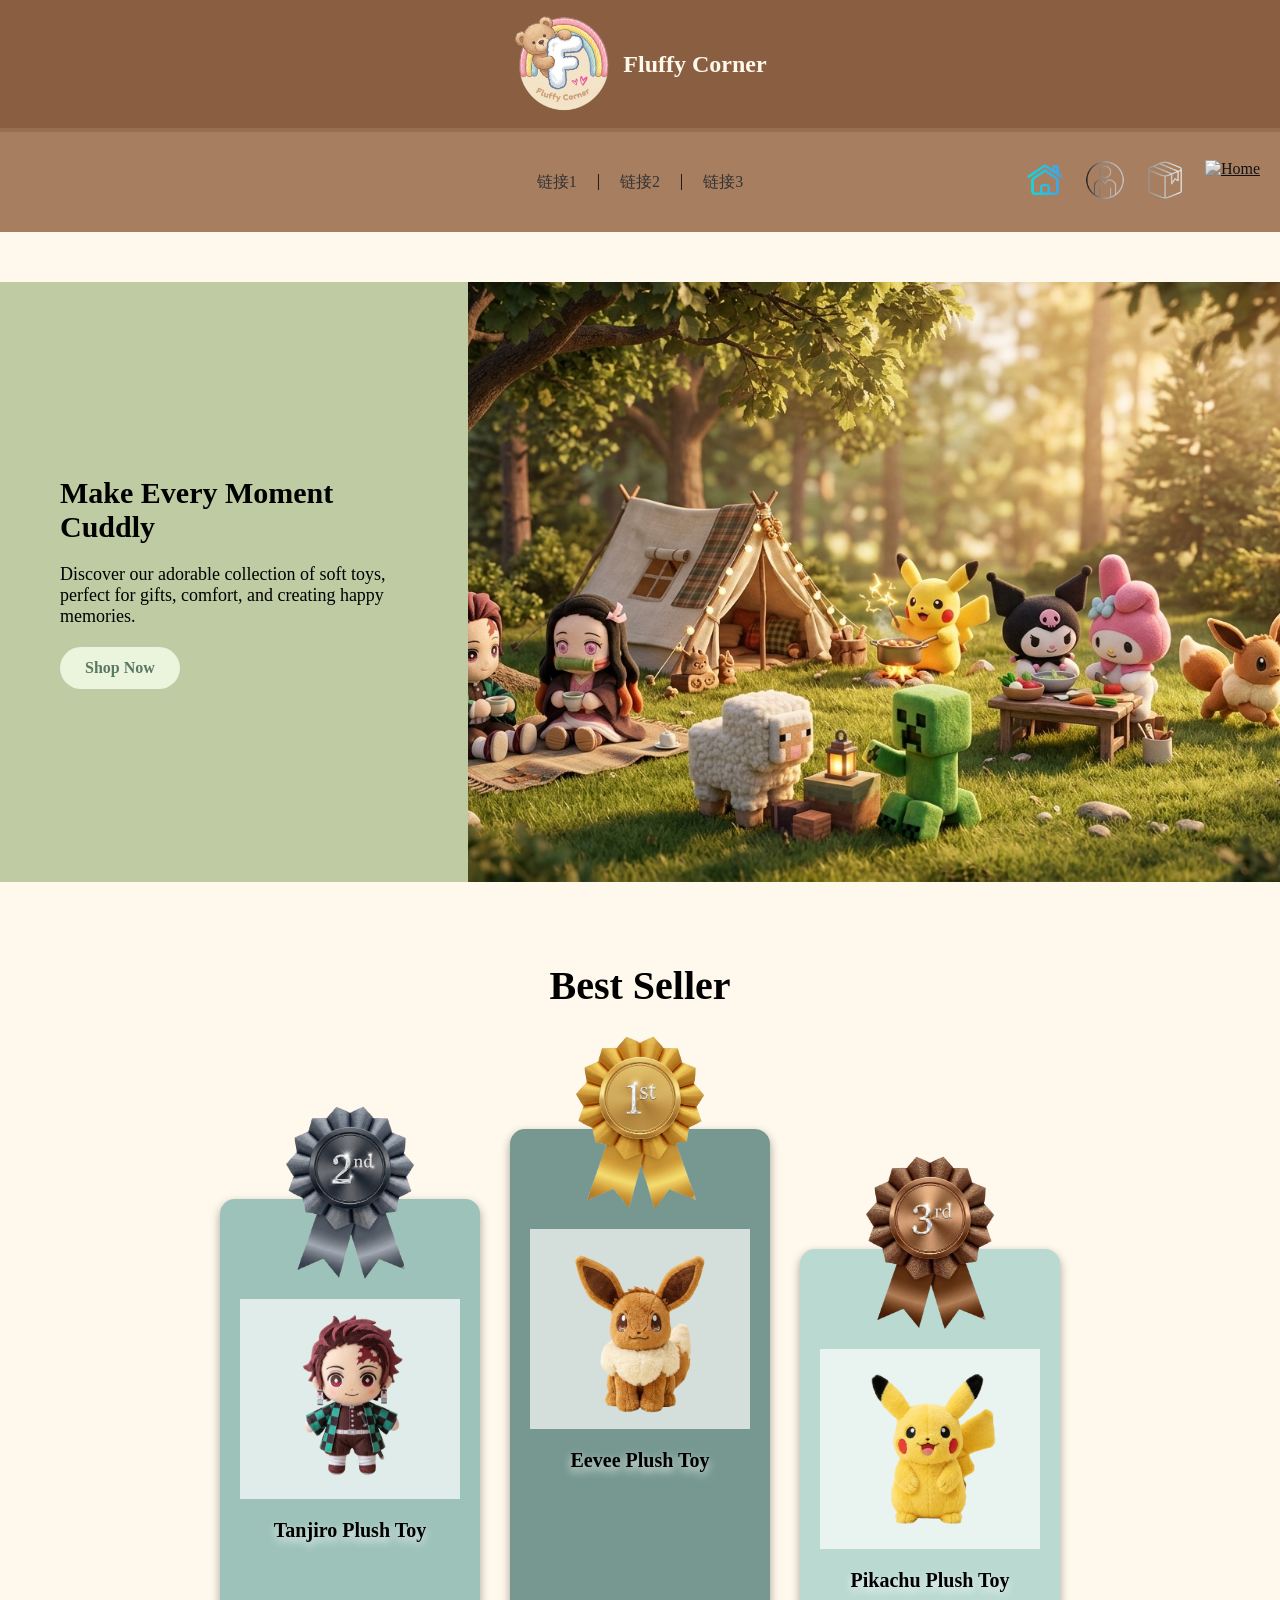
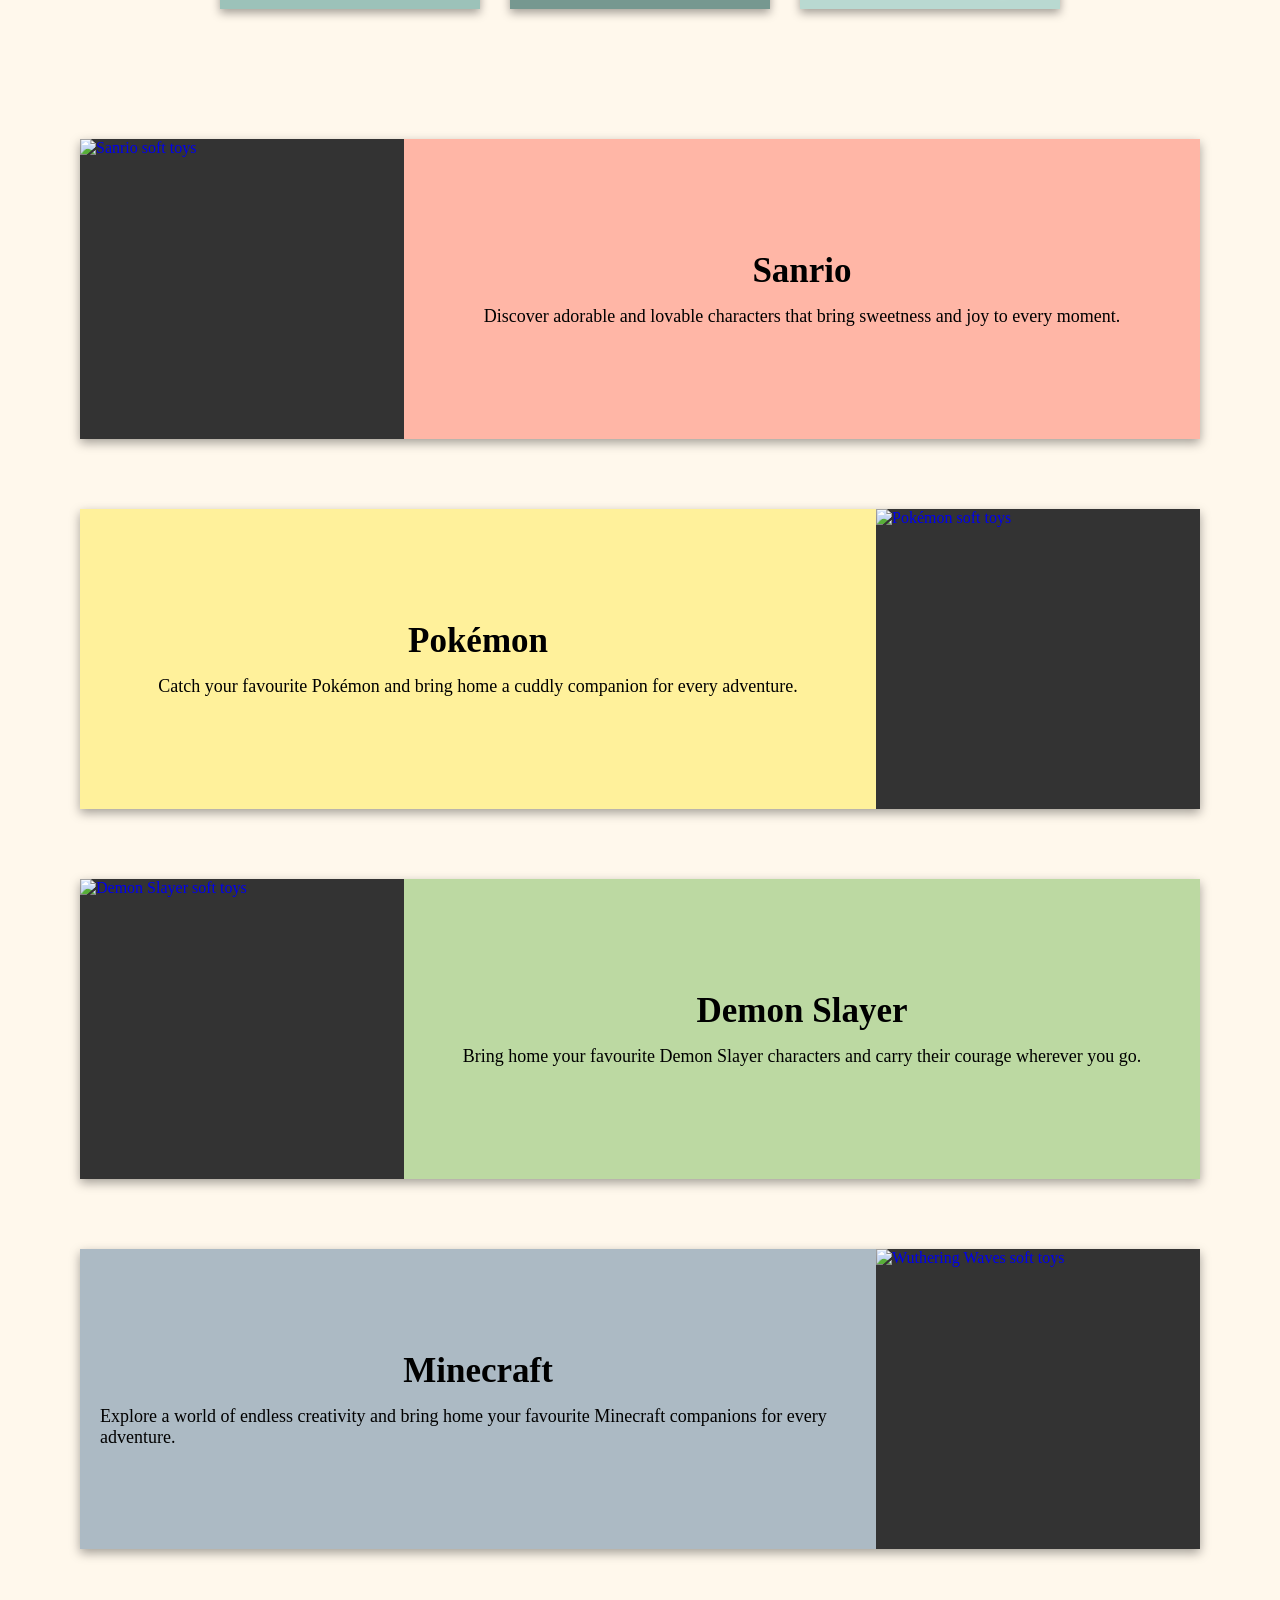
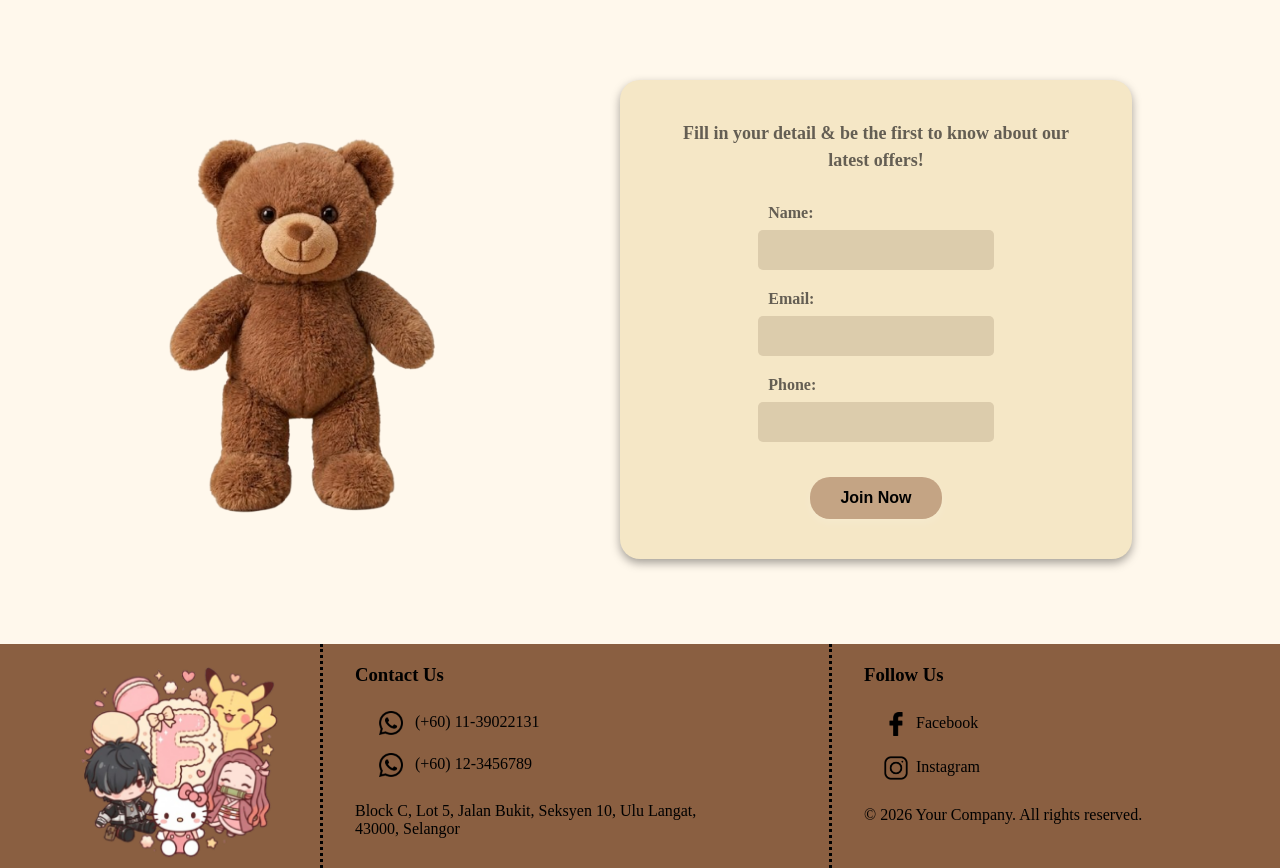
==== index.html @ f52bfca3 "Add files via upload" ====
<!DOCTYPE html>
<html lang="en">

    <head>
        <meta charset="UTF-8">
        <meta name="page-id" content="index">
        <title>Fluffy Corner | Cute Soft Toys & Plush Toys Online</title>
        <link rel="icon" type="image/x-icon" href="img/logo.png">
        <link rel="stylesheet" href="style.css">
        <link rel="stylesheet" href="index.css">
    </head>

    <body>
        <header>
            <img class="header-img" src="img/logo.png">
            <h1>Fluffy Corner</h1>
        </header>

        <nav>
            <div class="nav-links">
                <a href="#form-area">链接1</a> | 
                <a href="#">链接2</a> | 
                <a href="#">链接3</a> 
            </div>

            <div class="nav-icons">
                <a href="index.html" class="nav-img"><img src="img/home.png" id="active" alt="Home" /></a>
                <a href="aboutUs.html" class="nav-img"><img src="img/aboutUs.png" alt="Home" /></a>
                <a href="products.html" class="nav-img"><img src="img/products.png" alt="Home" /></a>
                <a href="cart.html" class="nav-img"><img src="img/cart.png" alt="Home" /></a>
            </div>
        </nav>

        <main>
            <div class="page hero">
                <div class="hero-text">
                    <h2>Make Every Moment Cuddly</h2>
                    <p>Discover our adorable collection of soft toys, perfect for gifts, comfort, and creating happy memories.</p>
                    <a onclick="scrollToTarget('form-area')" class="btn">Shop Now</a>
                </div>

                <div class="hero-image">
                    <img src="img/hero.png" alt="Cute soft toys">
                </div>
            </div>

            <div class="page best-seller">
                <h2>Best Seller</h2>
                <div class="podium">
                    <a href="products.html#product-tanjiro" class="seller-card second">
                        <img src="img/2ndRibbon.png" alt="2nd Place Ribbon" class="ribbon">
                        <div class="seller-image">
                            <img src="img/tanjiro_front.png" alt="Tanjiro Plush Toy">
                        </div>
                        <h3>Tanjiro Plush Toy</h3>
                    </a>

                    <a href="products.html#product-eevee" class="seller-card first">
                        <img src="img/1stRibbon.png" alt="1st Place Ribbon" class="ribbon">
                        <div class="seller-image">
                            <img src="img/eevee-front.png" alt="Eevee Plush Toy">
                        </div>
                        <h3>Eevee Plush Toy</h3>
                    </a>

                    <a href="products.html#product-pikachu" class="seller-card third">
                        <img src="img/3rdRibbon.png" alt="3rd Place Ribbon" class="ribbon">
                        <div class="seller-image">
                            <img src="img/pikachu-front.png" alt="Pikachu Plush Toy">
                        </div>
                        <h3>Pikachu Plush Toy</h3>
                    </a>
                </div>
            </div>

            <div class="page banner">
                <a href="products.html#sanrio" class="series-banner">
                    <div class="banner-image s-image">
                        <img src="#" alt="Sanrio soft toys">
                    </div>

                    <div class="banner-text s-text">
                        <h2>Sanrio</h2>
                        <p>Discover adorable and lovable characters that bring sweetness and joy to every moment.</p>
                    </div>
                </a>

                <a href="products.html#pokemon" class="series-banner">
                    <div class="banner-text p-text">
                        <h2>Pokémon</h2>
                        <p>Catch your favourite Pokémon and bring home a cuddly companion for every adventure.</p>
                    </div>

                    <div class="banner-image p-image">
                        <img src="#" alt="Pokémon soft toys">
                    </div>
                </a>

                <a href="products.html#ds" class="series-banner">
                    <div class="banner-image d-image">
                        <img src="#" alt="Demon Slayer soft toys">
                    </div>

                    <div class="banner-text d-text">
                        <h2>Demon Slayer</h2>
                        <p>Bring home your favourite Demon Slayer characters and carry their courage wherever you go.</p>
                    </div>
                </a>

                <a href="products.html#minecraft" class="series-banner">
                    <div class="banner-text w-text">
                        <h2>Minecraft</h2>
                        <p>Explore a world of endless creativity and bring home your favourite Minecraft companions for every adventure.</p>
                    </div>

                    <div class="banner-image w-image">
                        <img src="#" alt="Wuthering Waves soft toys">
                    </div>
                </a>
            </div>

            <div class="page form">
                <div class="form-image">
                    <img src="img/bear-handdown.png" alt="Bear Image" class="bear normal">
                    <img src="img/bear-handup.png" alt="Bear Pointing Image" class="bear hover">
                </div>

                <div class="form-area" id="form-area">
                    <div class="form-content">
                        <p class="form-title">
                            Fill in your detail & be the first to know about our latest offers!
                        </p>

                        <form id="form">
                            <label for="name">Name: </label>
                            <input type="text" id="name" name="name">

                            <label for="email">Email: </label>
                            <input type="email" id="email" name="email">

                            <label for="phone">Phone: </label>
                            <input type="tel" id="phone" name="phone">

                            <button type="submit">Join Now</button>
                        </form>
                    </div>
                </div>
            </div>
        </main>

        <footer>
            <div class="footer left"><img class="footer-img" src="img/footer.png"></div>
            
            <div class="footer center">
            <h3>Contact Us</h3>
            <span class="contact-item"><a href="tel:+601139022131"><img src="img/whatsapp.png">(+60) 11-39022131</a></span>
            <span class="contact-item"><a href="tel:+60123456789"><img src="img/whatsapp.png">(+60) 12-3456789</a></span>
            <p>Block C, Lot 5, Jalan Bukit, Seksyen 10, Ulu Langat,<br> 43000, Selangor</p>
            </div>
            
            <div class="footer right">
            <h3>Follow Us</h3>
            <span class="social-item"><a href="https://facebook.com" target="_blank"><img src="img/facebook.png">Facebook</a></span>
            <span class="social-item"><a href="https://instagram.com" target="_blank"><img src="img/insta.png">Instagram</a></span>
            <p>© 2026 Your Company. All rights reserved.</p>
            </div>
        </footer>
        
        <script src="script.js"></script>
        <script src="index.js"></script>
    </body>
</html>
---- style.css ----
:root {
  --peach: #FFBE91;       /* 柔和桃色 */
  --apricot: #FFDDB0;     /* 杏色 */
  --cream: #FFFCE1;       /* 奶油白 */
  --sky-blue: #CFEBFF;    /* 天空蓝 */
  --coral: #FFB6A6;       /* 珊瑚粉 */
  --sand: #FFEBD3;        /* 浅沙色 */
  --mint-green: #9BCEC1;  /* 薄荷绿 */
  --ocean-blue: #67A2C5;  /* 海洋蓝 */
  --khaki: #DCCCAC;       /* 卡其色 */
  --ivory: #FFF8EC;       /* 象牙白 */
}
* { margin: 0; padding: 0; }

body::-webkit-scrollbar { display: none; }
body { background-color: var(--ivory); }

header {
  display: flex;
  justify-content: center;
  align-items: center;
  gap: 10px;
  background-color: #8A5F41;
  height: 8rem;
  border: 4px #996F51;
  border-style: hidden hidden solid hidden;
}
.header-img {
  width: 100px;
  height: 100px;
}

header h1 {
  font-size: 24px;
  color: var(--ivory);
}

nav {
  display: flex;
  justify-content: center;
  align-items: center;
  height: 5rem;
  padding: 10px 20px;
  background-color: #A77F60;
  border: 5px var(--ivory);
  border-style: hidden hidden solid hidden;
  position: sticky;
  top: 0;
  z-index: 10;
}

.nav-links {
  display: flex;
  gap: 20px;
  position: absolute;
  left: 50%;
  transform: translateX(-50%);
}

.nav-links a {
  text-decoration: none;
  color: #333;
  font-size: 16px;
}

.nav-icons {
  margin-left: auto;
  display: flex;
  gap: 20px;
}

.nav-icons img {
  width: 40px;
  height: auto;
  filter: grayscale(100%);
  transition: filter 0.3s ease;
}

.nav-icons #active, .nav-icons img:hover {
  filter: grayscale(0%);
}

main {
  margin: 5vh 0;
}

footer {
  background-color: #8A5F41;
  display: grid;
  grid-template-columns: 25% 40% 35%;
  z-index: 10;
}

.footer {
  padding-top: 20px;
  padding-left: 2rem;
}
.footer h3 {
  margin-bottom: 1rem;
}
.footer p, .footer a {
  text-decoration: none;
  color: black;
}
.footer p {
  margin-top: 1rem;
}

.footer.left {
  padding-left: 5rem;
}
.footer-img {
  width: 200px;
  height: 200px;
}

.social-item, .contact-item {
  display: flex;
  align-items: center;
  transition: all 0.3s ease;
  max-width: 200px;
}
.contact-item img, .social-item img { 
  margin-right: 8px;
  vertical-align: middle;
}

.footer.center {
  border: black 3px;
  border-style: hidden dotted hidden dotted;
}
.contact-item {
  padding: 5px 20px;
}

.social-item {
  padding: 10px 20px;
}
.contact-item img { width: 32px;}
.social-item img { width: 24px; }
.contact-item:hover, .social-item:hover { transform: scale(1.05); }
---- index.css ----
:root {
  --peach: #FFBE91;       /* 柔和桃色 */
  --apricot: #FFDDB0;     /* 杏色 */
  --cream: #FFFCE1;       /* 奶油白 */
  --sky-blue: #CFEBFF;    /* 天空蓝 */
  --coral: #FFB6A6;       /* 珊瑚粉 */
  --sand: #FFEBD3;        /* 浅沙色 */
  --mint-green: #9BCEC1;  /* 薄荷绿 */
  --ocean-blue: #67A2C5;  /* 海洋蓝 */
  --khaki: #DCCCAC;       /* 卡其色 */
  --ivory: #FFF8EC;       /* 象牙白 */
}

/*hero*/
.hero {
  display: flex;
  width: 100%;
  min-height: 500px;
}

.hero-text {
  width: 30%;
  padding: 60px;
  display: flex;
  flex-direction: column;
  justify-content: center;
  background-color:  #a4b885b4;
}

.hero-text h2 {
  font-size: 30px;
  margin-bottom: 20px;
}

.hero-text p {
  font-size: 18px;
}

.hero-image {
  width: 70%;
  height: 600px;
  background-color: #333;
}

.hero-image img {
  width: 100%;
  height: 100%;
  object-fit: cover;
  display: block;
}

.btn {
  display: inline-block;
  width: fit-content;
  padding: 12px 25px;
  margin-top: 20px;
  background-color: #EBF4DD;
  color: #5A7863;
  text-decoration: none;
  border-radius: 25px;
  font-size: 16px;
  font-weight: bold;
  cursor: pointer;
  transition: 0.3s;
}

.btn:hover {
  background-color: #778873;
  color: white;
  transform: translateY(-3px);
}

/*best-seller*/
.best-seller {
  padding: 80px 80px;
  text-align: center;
}

.best-seller h2 {
  margin-bottom: 120px;
  color: black;
  font-size: 40px;
  font-weight: bold;
}

.podium {
  display: flex;
  justify-content: center;
  align-items: flex-end;
  gap: 30px;
}

.seller-card {
  width: 220px;
  border-radius: 15px 15px 0 0;
  padding: 20px;
  position: relative;
  box-shadow: 0 4px 10px rgba(0, 0, 0, 0.36);
  transition: 0.3s;
  text-decoration: none;
  color: inherit;
  display: block;
}

.seller-card:hover {
  transform: translateY(-5px);
}

.ribbon {
  position: absolute;
  width: 150px;
  height: auto;
  top: -100px;
  left: 50%;
  transform: translateX(-50%);
  z-index: 2;
}

.seller-image {
  background-color: rgba(255, 255, 255, 0.686);
  height: 200px;
  margin-top: 80px;
}

.seller-image img {
  width: 100%;
  height: 200px;
  object-fit: contain;
}

.seller-card h3 {
  font-size: 20px;
  margin-top: 20px;
  text-shadow: 0 4px 10px rgb(255, 255, 255);
}

.first {
  height: 440px;
  background-color: #769890;
}

.second {
  height: 370px;
  background-color: #9cc2b9;
}

.third {
  height: 320px;
  background-color: #b9d9d1;
}

/*banner*/
.banner {
  padding: 50px 80px;
}

.series-banner {
  display: flex;
  height: 300px;
  margin-bottom: 70px;
  text-decoration: none;
  box-shadow: 0 4px 10px rgba(0, 0, 0, 0.36);
}

.banner-image {
  width: 30%;
  background-color: #333;
}

.banner-image img {
  width: 100%;
  height: 100%;
  object-fit: cover;
}

.banner-text {
  width: 70%;
  display: flex;
  flex-direction: column;
  justify-content: center;
  align-items: center;
  color: black;
  padding: 20px;
}

.s-text {
  background-color: #FFB6A6;
}

.p-text {
  background-color: #FFF19B;
}

.d-text {
  background-color: #BCD9A2;
}

.w-text {
  background-color: #ACBAC4;
}

.banner-text h2 {
  font-size: 35px;
  margin-bottom: 15px;
}

.banner-text p {
  font-size: 18px;
}

/*form*/
.form {
  display: flex;
  gap: 40px;
  padding: 0 80px 30px;
}

.form-image {
  width: 40%;
  min-height: 500px;
  display: flex;
  justify-content: center;
  align-items: center;
  position: relative;
  transition: 0.5s;
}

.form-image img {
  width: 80%;
  height: 80%;
  object-fit: cover;
  display: block;
}

.form-image .hover {
  display: none;
}

.form-image:hover .normal {
  display: none;
}

.form-image:hover .hover {
  display: block;
}

.form-area {
  width: 55%;
  display: flex;
  justify-content: center;
  align-items: center;
}

.form-content {
  width: 70%;
  background-color: #F5E7C6;
  padding: 40px;
  color: #645e53;
  font-weight: bold;
  border: none;
  border-radius: 20px;
  height: fit-content;
  box-shadow: 0 4px 10px rgba(0, 0, 0, 0.36);
}

.form-title {
  text-align: center;
  font-size: 18px;
  line-height: 1.5;
  margin-bottom: 30px;
}

.form-content form {
  display: flex;
  flex-direction: column;
  align-items: center;
}

.form-content label {
  width: 50%;
  margin-bottom: 8px;
  font-size: 16px;
}

.form-content input {
  height: 40px;
  width: 50%;
  background-color: #DCCCAC;
  border: none;
  border-radius: 5px;
  padding: 0 10px;
  margin-bottom: 20px;
  transition: 0.3s;
}

.form-content input:hover {
  transform: scale(1.05);
}

.form-content button {
  background-color: #C4A484;
  color: black;
  font-weight: bold;
  border: none;
  border-radius: 20px;
  padding: 12px 30px;
  margin-top: 15px;
  font-size: 16px;
  cursor: pointer;
  transition: 0.3s;
  box-shadow: 0 4px 10px rgba(255, 254, 254, 0.14);
}

.form-content button:hover {
  background-color: #957C62;
  transform: translateY(-3px);
}
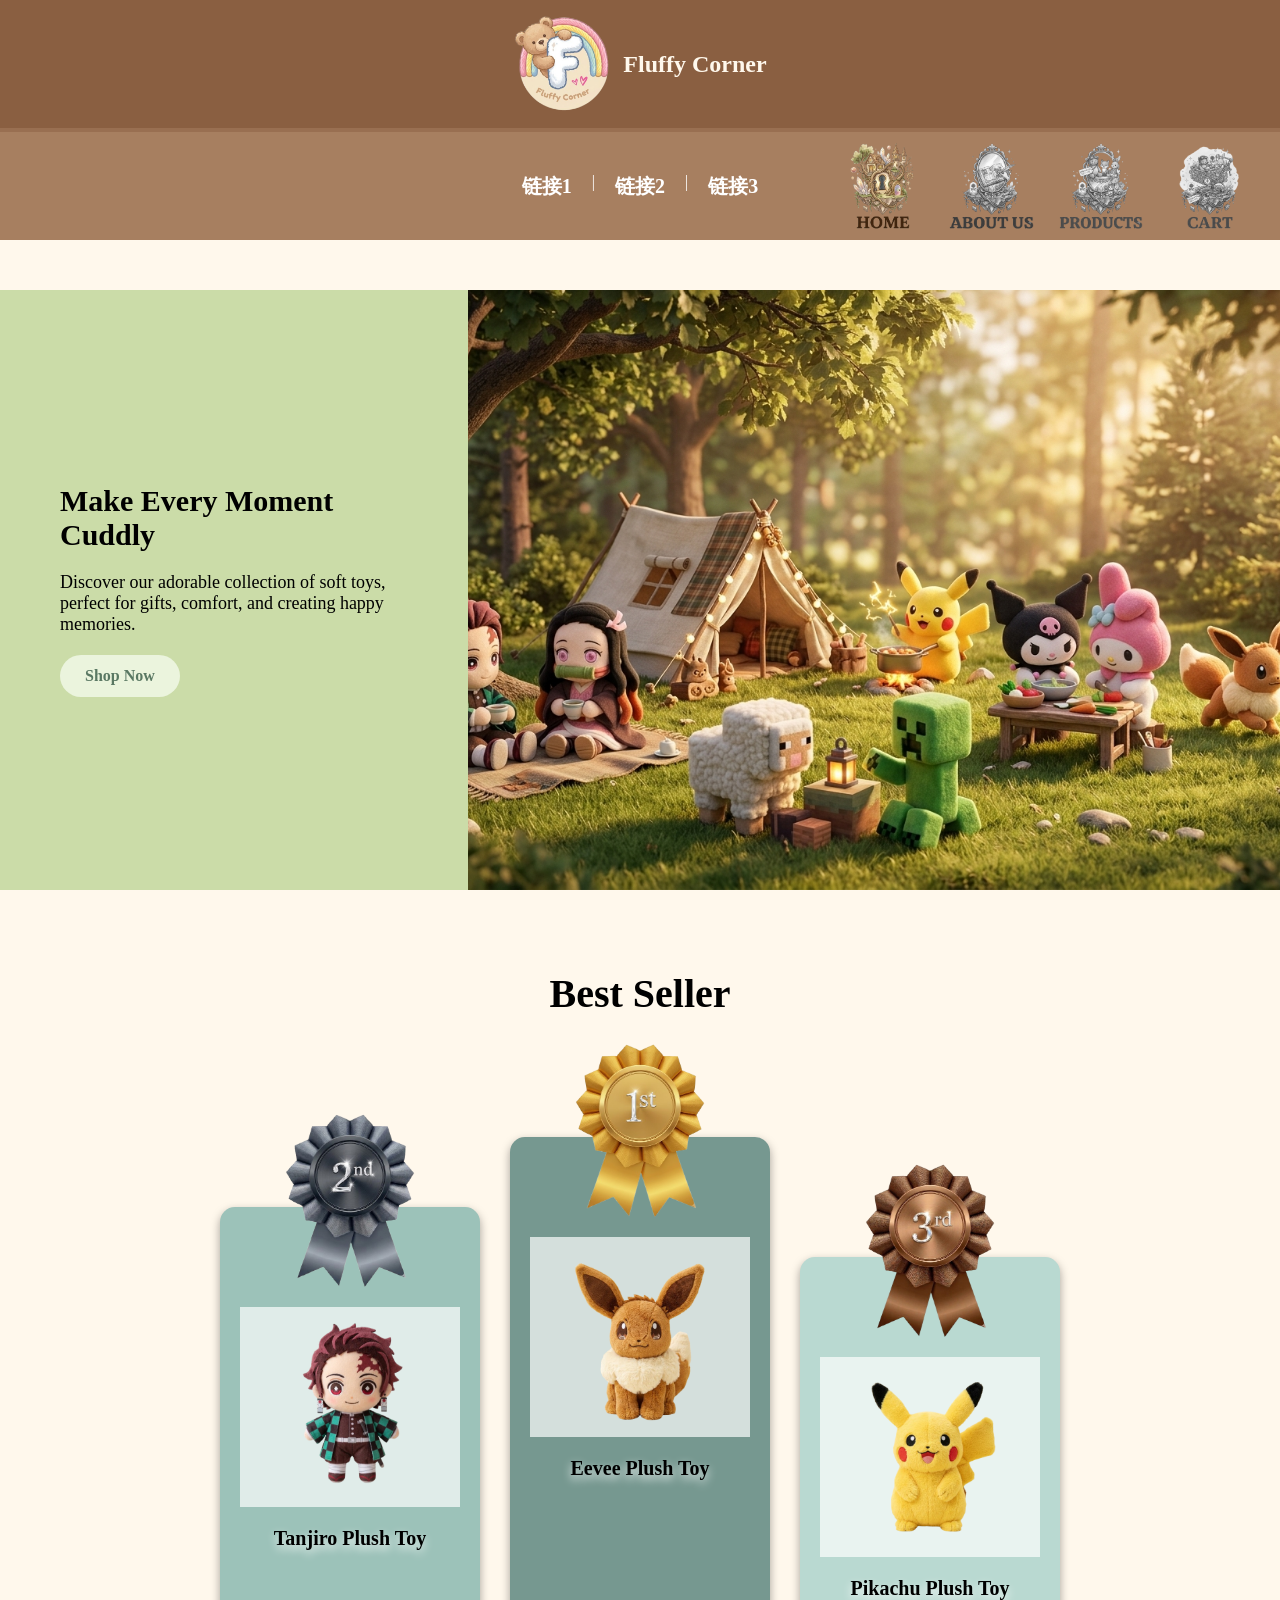
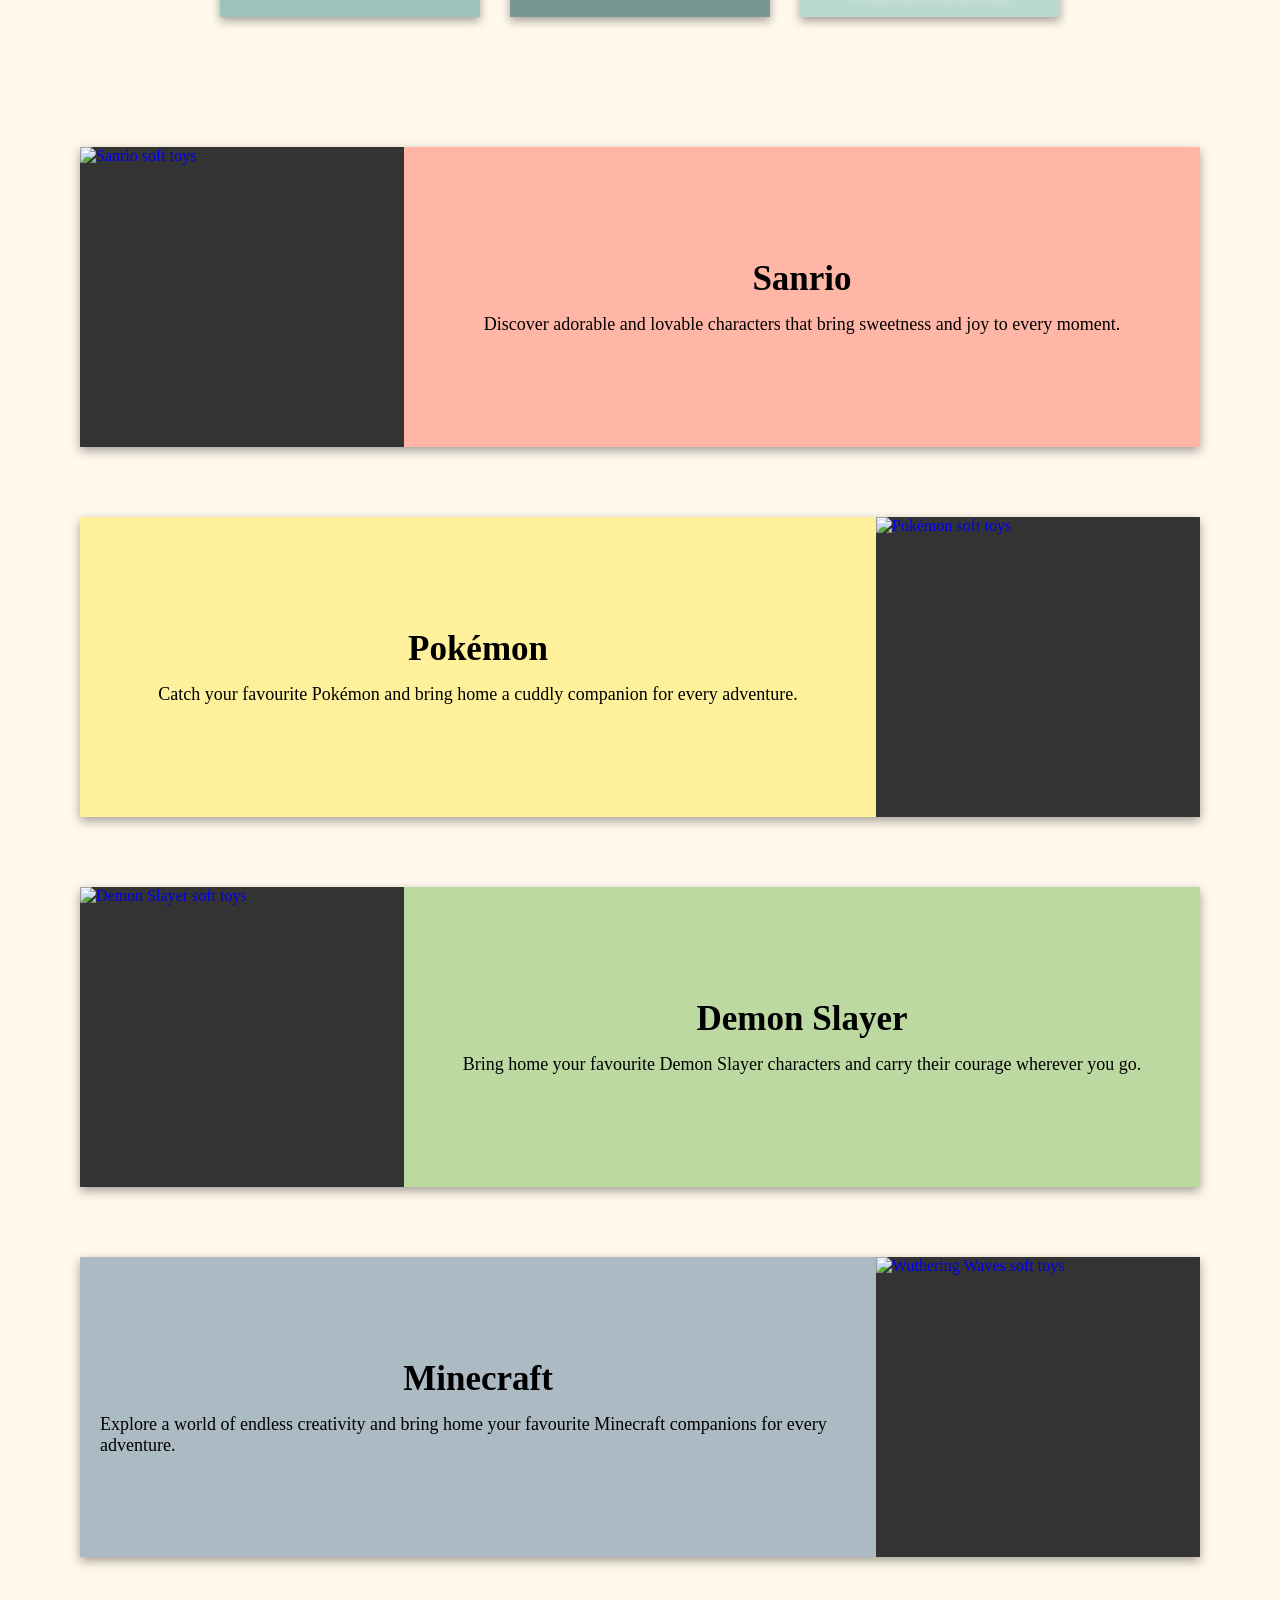
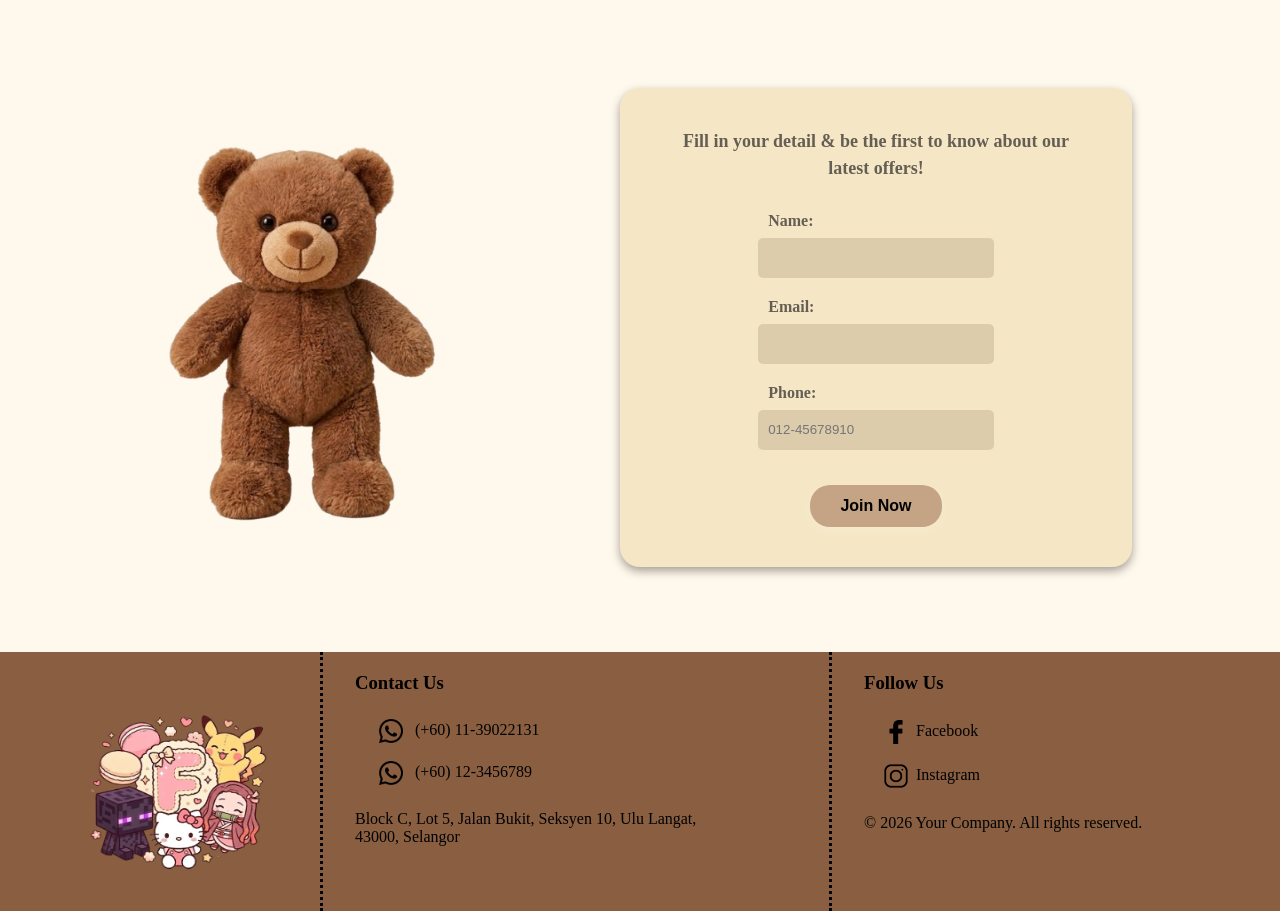
==== commit 7ebb3ec2: "Update index.html" ====
--- a/index.html
+++ b/index.html
@@ -139,7 +139,7 @@
                             <input type="email" id="email" name="email">
 
                             <label for="phone">Phone: </label>
-                            <input type="tel" id="phone" name="phone">
+                            <input type="tel" id="phone" name="phone" placeholder="012-45678910" pattern="[0-9]{3}-[0-9]{7-8}" required>
 
                             <button type="submit">Join Now</button>
                         </form>
@@ -169,4 +169,4 @@
         <script src="script.js"></script>
         <script src="index.js"></script>
     </body>
-</html>+</html>
--- a/style.css
+++ b/style.css
@@ -39,7 +39,7 @@
   display: flex;
   justify-content: center;
   align-items: center;
-  height: 5rem;
+  height: 5.5rem;
   padding: 10px 20px;
   background-color: #A77F60;
   border: 5px var(--ivory);
@@ -55,22 +55,24 @@
   position: absolute;
   left: 50%;
   transform: translateX(-50%);
+  color:white;
 }
 
 .nav-links a {
   text-decoration: none;
-  color: #333;
-  font-size: 16px;
+  color: #ffffff;
+  font-size: 20px;
+  font-weight: bold;
 }
 
 .nav-icons {
   margin-left: auto;
   display: flex;
-  gap: 20px;
+  gap: 9px;
 }
 
 .nav-icons img {
-  width: 40px;
+  width: 100px;
   height: auto;
   filter: grayscale(100%);
   transition: filter 0.3s ease;
@@ -109,6 +111,12 @@
 .footer.left {
   padding-left: 5rem;
 }
+
+.footer.left img{
+  width:190px;
+  height:235px;
+}
+
 .footer-img {
   width: 200px;
   height: 200px;
--- a/index.css
+++ b/index.css
@@ -24,7 +24,7 @@
   display: flex;
   flex-direction: column;
   justify-content: center;
-  background-color:  #a4b885b4;
+  background-color:  #b6d18db4;
 }
 
 .hero-text h2 {
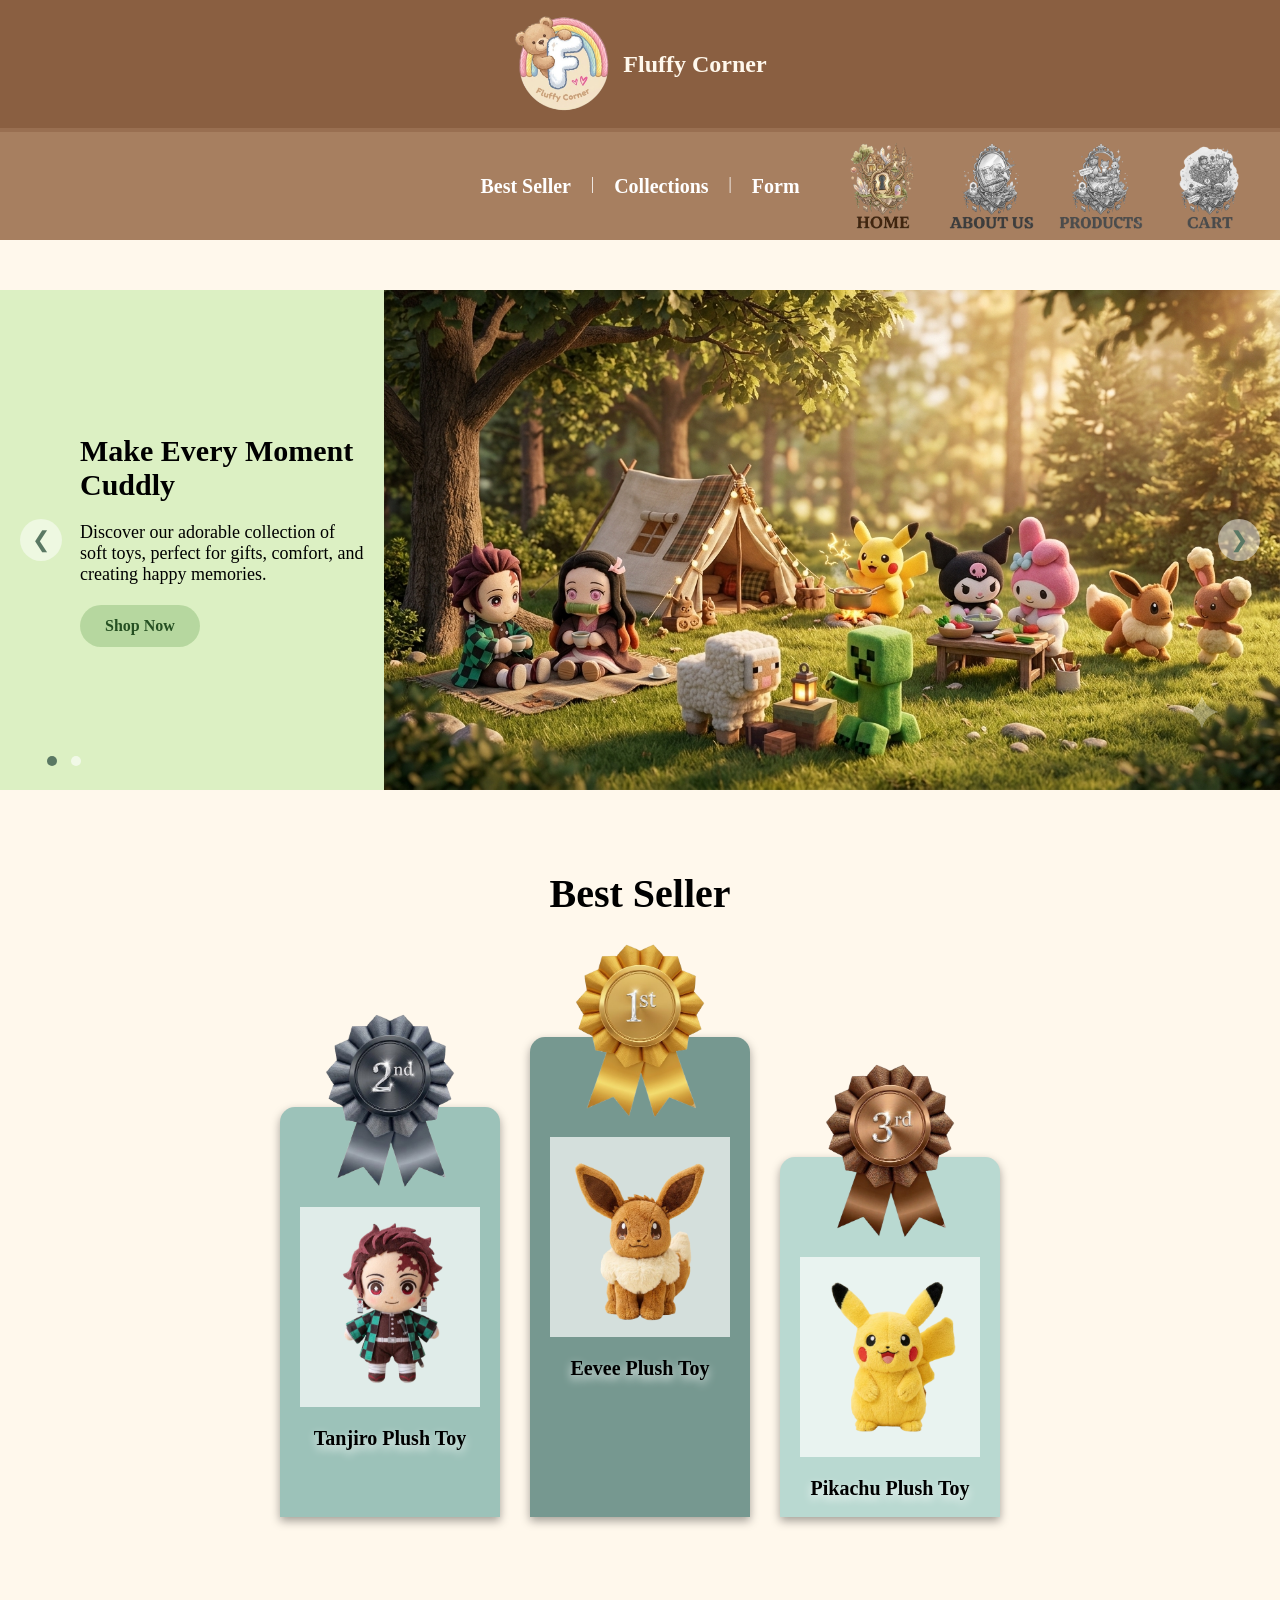
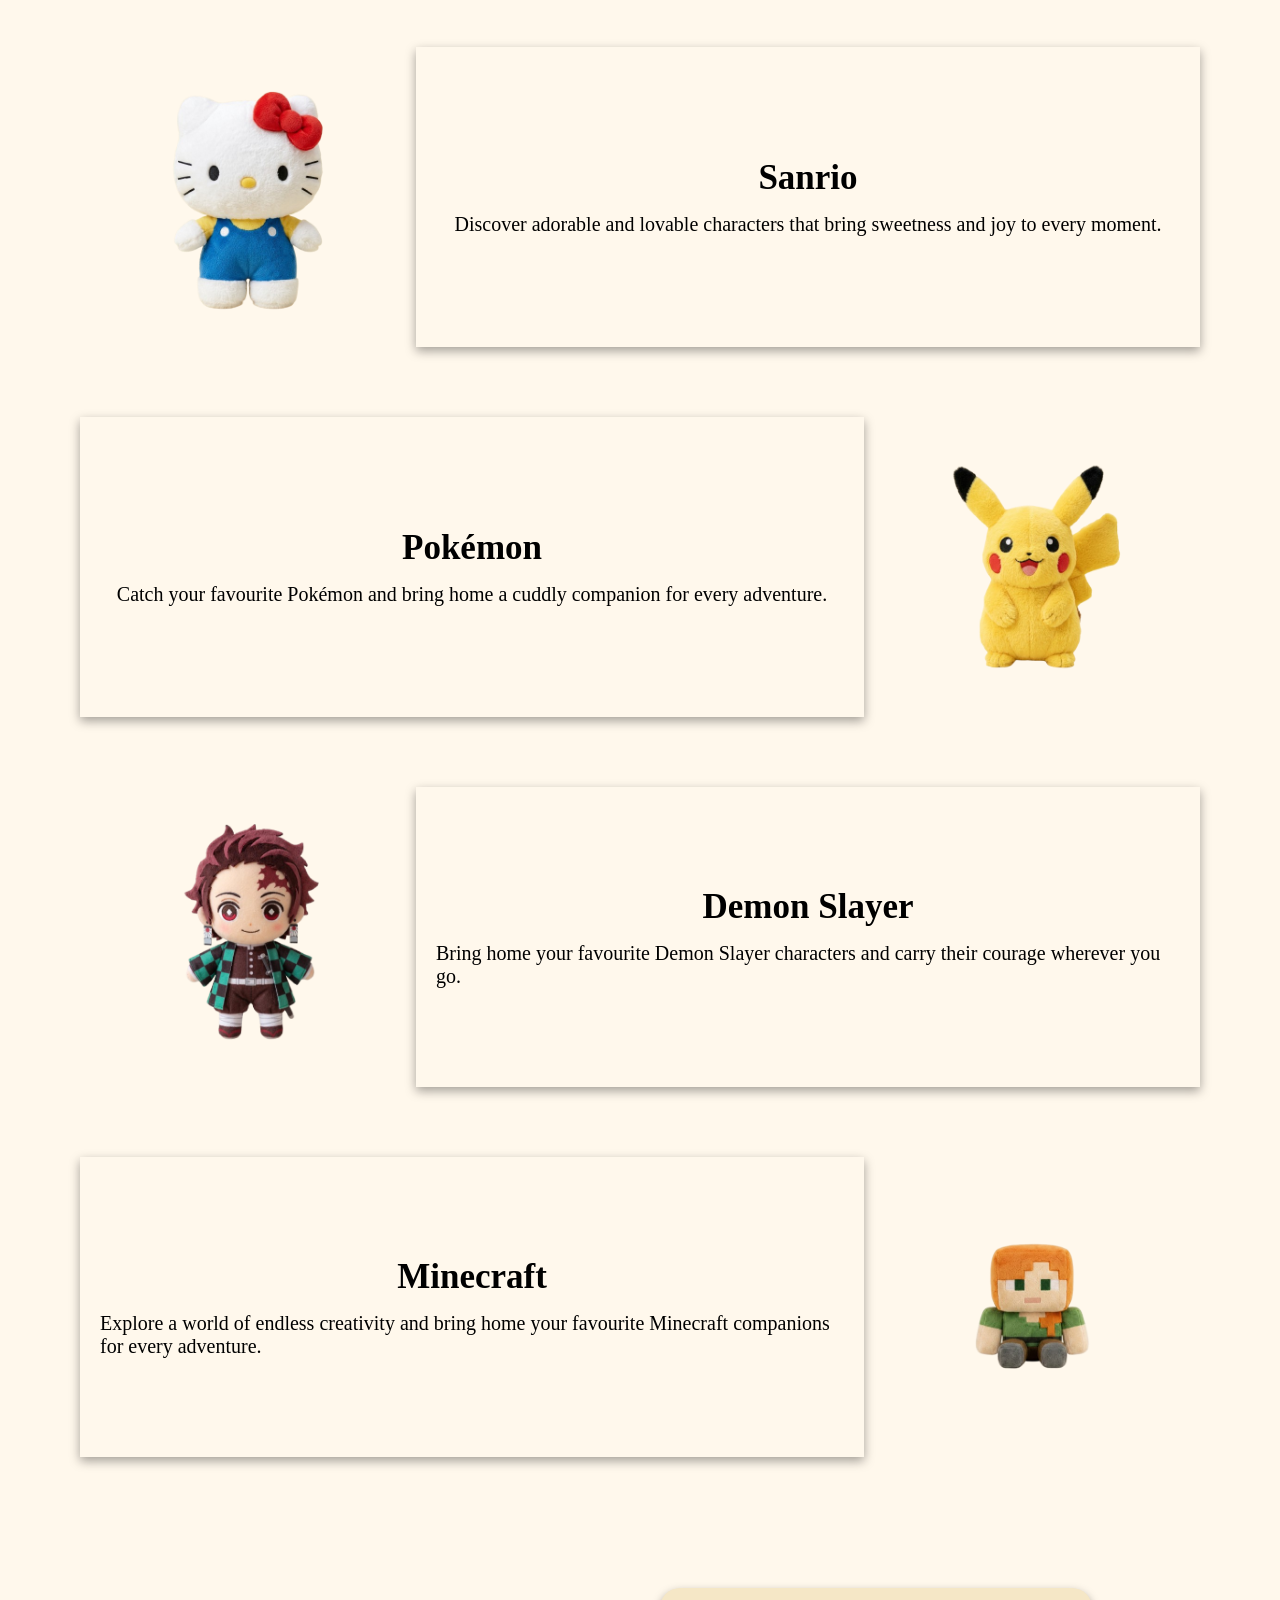
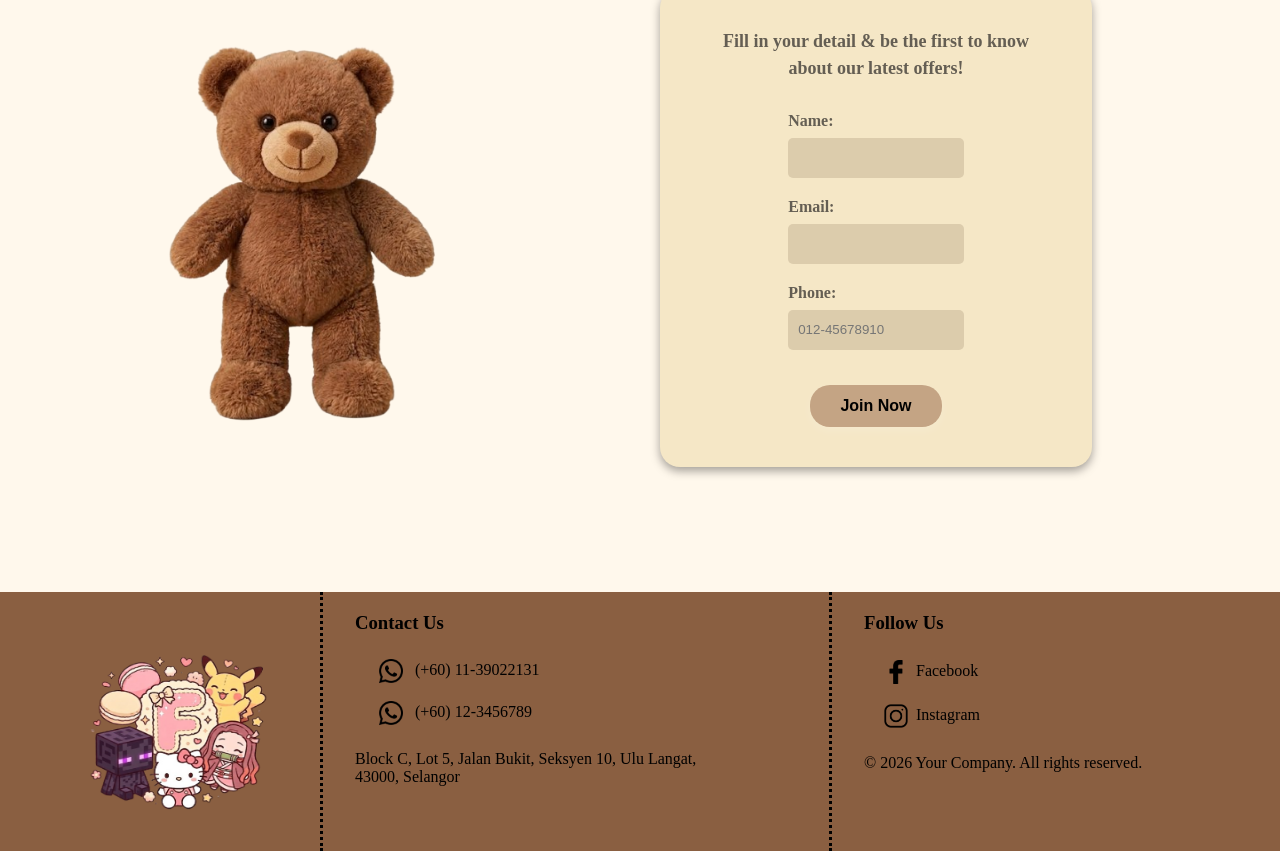
==== commit 7237c614: "Add files via upload" ====
--- a/index.html
+++ b/index.html
@@ -8,6 +8,7 @@
         <link rel="icon" type="image/x-icon" href="img/logo.png">
         <link rel="stylesheet" href="style.css">
         <link rel="stylesheet" href="index.css">
+        <meta name="viewport" content="width=device-width, initial-scale=1.0">
     </head>
 
     <body>
@@ -18,9 +19,9 @@
 
         <nav>
             <div class="nav-links">
-                <a href="#form-area">链接1</a> | 
-                <a href="#">链接2</a> | 
-                <a href="#">链接3</a> 
+                <a href="#best-seller-scroll">Best Seller</a> | 
+                <a href="#banner-scroll">Collections</a> | 
+                <a href="#form-scroll">Form</a> 
             </div>
 
             <div class="nav-icons">
@@ -32,25 +33,49 @@
         </nav>
 
         <main>
-            <div class="page hero">
-                <div class="hero-text">
-                    <h2>Make Every Moment Cuddly</h2>
-                    <p>Discover our adorable collection of soft toys, perfect for gifts, comfort, and creating happy memories.</p>
-                    <a onclick="scrollToTarget('form-area')" class="btn">Shop Now</a>
-                </div>
-
-                <div class="hero-image">
-                    <img src="img/hero.png" alt="Cute soft toys">
-                </div>
-            </div>
-
-            <div class="page best-seller">
+            <div class="hero">
+
+                <div class="hero-slide active">
+                    <div class="hero-text">
+                        <h2>Make Every Moment Cuddly</h2>
+                        <p>Discover our adorable collection of soft toys, perfect for gifts, comfort, and creating happy memories.</p>
+                        <a href="products.html" class="btn">Shop Now</a>
+                    </div>
+
+                    <div class="hero-image">
+                        <img src="img/hero.png" alt="Cute soft toys">
+                    </div>
+                </div>
+
+                <div class="hero-slide">
+                    <div class="hero-text">
+                        <h2>Stay Updated With Us</h2>
+                        <p>Register now and be the first to know about new arrivals, special offers and the latest updates.</p>
+                        <a onclick="scrollToTarget('form-area')" class="btn">Join Now</a>
+                    </div>
+
+                    <div class="hero-image">
+                        <img src="img/hero2.png" alt="New soft toys">
+                    </div>
+                </div>
+
+                <button class="prev" onclick="changeSlide(-1)">&#10094;</button>
+                <button class="next" onclick="changeSlide(1)">&#10095;</button>
+
+                <div class="dots">
+                    <span class="dot active" onclick="showSlide(0)"></span>
+                    <span class="dot" onclick="showSlide(1)"></span>
+                </div>
+
+        </div>
+
+            <div class="best-seller" id="best-seller-scroll">
                 <h2>Best Seller</h2>
                 <div class="podium">
                     <a href="products.html#product-tanjiro" class="seller-card second">
                         <img src="img/2ndRibbon.png" alt="2nd Place Ribbon" class="ribbon">
                         <div class="seller-image">
-                            <img src="img/tanjiro_front.png" alt="Tanjiro Plush Toy">
+                            <img src="img/Tanjiro Kamado_front.png" alt="Tanjiro Plush Toy">
                         </div>
                         <h3>Tanjiro Plush Toy</h3>
                     </a>
@@ -58,7 +83,7 @@
                     <a href="products.html#product-eevee" class="seller-card first">
                         <img src="img/1stRibbon.png" alt="1st Place Ribbon" class="ribbon">
                         <div class="seller-image">
-                            <img src="img/eevee-front.png" alt="Eevee Plush Toy">
+                            <img src="img/Eevee_front.png" alt="Eevee Plush Toy">
                         </div>
                         <h3>Eevee Plush Toy</h3>
                     </a>
@@ -66,17 +91,20 @@
                     <a href="products.html#product-pikachu" class="seller-card third">
                         <img src="img/3rdRibbon.png" alt="3rd Place Ribbon" class="ribbon">
                         <div class="seller-image">
-                            <img src="img/pikachu-front.png" alt="Pikachu Plush Toy">
+                            <img src="img/Pikachu_front.png" alt="Pikachu Plush Toy">
                         </div>
                         <h3>Pikachu Plush Toy</h3>
                     </a>
                 </div>
             </div>
 
-            <div class="page banner">
+            <div class="banner" id="banner-scroll">
                 <a href="products.html#sanrio" class="series-banner">
                     <div class="banner-image s-image">
-                        <img src="#" alt="Sanrio soft toys">
+                        <img src="img/Hello Kitty_front.png" class="image-slide active" alt="Hello Kitty">
+                        <img src="img/Melody_front.png" class="image-slide" alt="Melody">
+                        <img src="img/Kuromi_front.png" class="image-slide" alt="Kuromi">
+                        <img src="img/Keroppi_front.png" class="image-slide" alt="Keroppi">
                     </div>
 
                     <div class="banner-text s-text">
@@ -92,13 +120,19 @@
                     </div>
 
                     <div class="banner-image p-image">
-                        <img src="#" alt="Pokémon soft toys">
+                        <img src="img/Pikachu_front.png" class="image-slide active" alt="Pikachu">
+                        <img src="img/Eevee_front.png" class="image-slide" alt="Eevee">
+                        <img src="img/Clodsire_front.png" class="image-slide" alt="Clodsire">
+                        <img src="img/Buneary_front.png" class="image-slide" alt="Buneary">
                     </div>
                 </a>
 
                 <a href="products.html#ds" class="series-banner">
                     <div class="banner-image d-image">
-                        <img src="#" alt="Demon Slayer soft toys">
+                        <img src="img/Tanjiro Kamado_front.png" class="image-slide active" alt="Tanjiro">
+                        <img src="img/Nezuko Kamado_front.png" class="image-slide" alt="Nezuko">
+                        <img src="img/Zenitsu Agatsuma_front.png" class="image-slide" alt="Zenitsu">
+                        <img src="img/Inosuke Hashibara_front.png" class="image-slide" alt="Inosuke">
                     </div>
 
                     <div class="banner-text d-text">
@@ -108,18 +142,21 @@
                 </a>
 
                 <a href="products.html#minecraft" class="series-banner">
-                    <div class="banner-text w-text">
+                    <div class="banner-text m-text">
                         <h2>Minecraft</h2>
                         <p>Explore a world of endless creativity and bring home your favourite Minecraft companions for every adventure.</p>
                     </div>
 
-                    <div class="banner-image w-image">
-                        <img src="#" alt="Wuthering Waves soft toys">
-                    </div>
-                </a>
-            </div>
-
-            <div class="page form">
+                    <div class="banner-image m-image">
+                        <img src="img/Alex_front.png" class="image-slide active" alt="Alex">
+                        <img src="img/Creeper_front.png" class="image-slide" alt="Creeper">
+                        <img src="img/Sheep_front.png" class="image-slide" alt="Sheep">
+                        <img src="img/Enderman_front.png" class="image-slide" alt="Enderman">
+                    </div>
+                </a>
+            </div>
+
+            <div class="form" id="form-scroll">
                 <div class="form-image">
                     <img src="img/bear-handdown.png" alt="Bear Image" class="bear normal">
                     <img src="img/bear-handup.png" alt="Bear Pointing Image" class="bear hover">
@@ -139,7 +176,7 @@
                             <input type="email" id="email" name="email">
 
                             <label for="phone">Phone: </label>
-                            <input type="tel" id="phone" name="phone" placeholder="012-45678910" pattern="[0-9]{3}-[0-9]{7-8}" required>
+                            <input type="tel" id="phone" name="phone" placeholder="012-45678910" pattern="[0-9]{3}-[0-9]{7,8}">
 
                             <button type="submit">Join Now</button>
                         </form>
--- a/style.css
+++ b/style.css
@@ -108,6 +108,13 @@
   margin-top: 1rem;
 }
 
+.copyright {
+  text-align: center;
+  padding: 10px 0;
+  font-size: 14px;
+  grid-column: 2 / 3;
+}
+
 .footer.left {
   padding-left: 5rem;
 }
@@ -146,4 +153,124 @@
 }
 .contact-item img { width: 32px;}
 .social-item img { width: 24px; }
-.contact-item:hover, .social-item:hover { transform: scale(1.05); }+.contact-item:hover, .social-item:hover { transform: scale(1.05); }
+
+@media (max-width: 768px) {
+
+  header {
+    width:100%;
+    min-height: 100px;
+    height: auto;
+    padding: 12px 5%;
+    box-sizing: border-box;
+    flex-direction: column;
+    gap: 10px;
+  }
+
+  .header-img {
+    width: clamp(60px, 18vw, 80px);
+    height: auto;
+  }
+
+  header h1 {
+    font-size: clamp(20px, 6vw, 30px);
+    text-align: center;
+  }
+
+  nav {
+    height: auto;
+    padding: 10px;
+    flex-direction: column;
+    width:100%;
+    box-sizing: border-box;
+  }
+
+   .nav-links {
+    position: static;
+    transform: none;
+    display: flex;
+    flex-wrap: wrap;
+    justify-content: center;
+    gap: 12px 12px;
+    width: 100%;
+  }
+
+  .nav-links a {
+    font-size: clamp(12px, 3.5vw, 15px);
+  }
+
+  .nav-icons {
+    width: 100%;
+    margin: 0;
+    display: flex;
+    justify-content: center;
+    gap: 12px;
+  }
+
+  .nav-icons img {
+    width: clamp(40px, 12vw, 55px);
+    height: auto;
+  }
+
+  footer {
+    display:grid;
+    grid-template-columns: 1fr 1fr;
+    grid-template-rows: auto auto auto;
+    text-align: center;
+    width: 100%;
+    box-sizing: border-box;
+    padding: 20px 5%;
+    gap:10px;
+  }
+
+  .footer {
+    padding: 15px 0;
+  }
+
+  .footer.left {
+    grid-column: 1;
+    grid-row: 2;
+    padding:15px 0;
+  }
+
+  .footer.left img {
+    width: clamp(130px, 30vw, 200px);
+    height: auto;
+  }
+
+  .footer.center {
+    grid-column: 1 / 3;
+    grid-row: 1;
+    padding: 15px 0;
+    border-top: none;
+    border-bottom: 2px dotted;
+    border-left: none;
+    border-right: none;
+  }
+
+  .footer.right {
+    grid-column: 2;
+    grid-row: 2;
+    padding: 40px 0;
+  }
+
+  .copyright {
+    grid-column: 1 / 3;
+    grid-row: 3;
+    font-size: 14px;
+  }
+
+  .contact-item,
+  .social-item {
+    justify-content: center;
+    margin: 0 auto;
+  }
+
+  .contact-item {
+    padding: 5px;
+  }
+
+  .social-item {
+    padding: 8px;
+  }
+}
--- a/index.css
+++ b/index.css
@@ -1,14 +1,14 @@
-:root {
-  --peach: #FFBE91;       /* 柔和桃色 */
-  --apricot: #FFDDB0;     /* 杏色 */
-  --cream: #FFFCE1;       /* 奶油白 */
-  --sky-blue: #CFEBFF;    /* 天空蓝 */
-  --coral: #FFB6A6;       /* 珊瑚粉 */
-  --sand: #FFEBD3;        /* 浅沙色 */
-  --mint-green: #9BCEC1;  /* 薄荷绿 */
-  --ocean-blue: #67A2C5;  /* 海洋蓝 */
-  --khaki: #DCCCAC;       /* 卡其色 */
-  --ivory: #FFF8EC;       /* 象牙白 */
+*:not(header):not(header *):not(nav):not(nav *):not(footer):not(footer *) {
+  box-sizing: border-box;
+}
+
+html, body {
+  margin: 0;
+  padding: 0;
+}
+
+html{
+  scroll-behavior: smooth;
 }
 
 /*hero*/
@@ -16,15 +16,19 @@
   display: flex;
   width: 100%;
   min-height: 500px;
+  position: relative;
+  margin-top: 0;
 }
 
 .hero-text {
   width: 30%;
-  padding: 60px;
+  padding-left: 80px;
+  padding-right: 20px;
   display: flex;
   flex-direction: column;
   justify-content: center;
-  background-color:  #b6d18db4;
+  background-color:  #DCF0C3;
+  position: relative;
 }
 
 .hero-text h2 {
@@ -38,8 +42,7 @@
 
 .hero-image {
   width: 70%;
-  height: 600px;
-  background-color: #333;
+  height: auto;
 }
 
 .hero-image img {
@@ -54,8 +57,8 @@
   width: fit-content;
   padding: 12px 25px;
   margin-top: 20px;
-  background-color: #EBF4DD;
-  color: #5A7863;
+  background-color: #a2cb8ba5;
+  color: #254F22;
   text-decoration: none;
   border-radius: 25px;
   font-size: 16px;
@@ -68,6 +71,84 @@
   background-color: #778873;
   color: white;
   transform: translateY(-3px);
+}
+
+.hero-slide {
+  display: none;
+  width: 100%;
+  min-height: 500px;
+}
+
+.hero-slide.active {
+  display: flex;
+}
+
+.hero-slide:nth-child(2) .hero-text {
+  background-color: #FAF7BB;
+}
+
+.hero-slide:nth-child(2) .btn {
+  background-color: #E5CB90;
+  color: #7a6040;
+}
+
+.hero-slide:nth-child(2) .btn:hover {
+  background-color: #8A7650;
+  color: white;
+}
+
+.prev,.next {
+  position: absolute;
+  top: 50%;
+  transform: translateY(-50%);
+  width: 42px;
+  height: 42px;
+  border: none;
+  border-radius: 50%;
+  background-color: rgba(255, 255, 255, 0.496);
+  color: #5A7863;
+  font-size: 22px;
+  cursor: pointer;
+  z-index: 2;
+}
+
+.prev {
+  left: 20px;
+}
+
+.next {
+  right: 20px;
+}
+
+.prev:hover,.next:hover {
+  background-color: white;
+}
+
+.dots {
+  position: absolute;
+  bottom: 20px;
+  left: 5%;
+  transform: translateX(-50%);
+  z-index: 2;
+}
+
+.dot {
+  display: inline-block;
+  width: 10px;
+  height: 10px;
+  margin: 0 5px;
+  border-radius: 50%;
+  background-color: rgba(255, 255, 255, 0.6);
+  cursor: pointer;
+  transition: 0.2s;
+}
+
+.dot.active {
+  background-color: #5A7863;
+}
+
+.dot:not(.active):hover {
+  transform: scale(1.4);
 }
 
 /*best-seller*/
@@ -135,17 +216,17 @@
 }
 
 .first {
-  height: 440px;
+  height: 480px;
   background-color: #769890;
 }
 
 .second {
-  height: 370px;
+  height: 410px;
   background-color: #9cc2b9;
 }
 
 .third {
-  height: 320px;
+  height: 360px;
   background-color: #b9d9d1;
 }
 
@@ -159,18 +240,26 @@
   height: 300px;
   margin-bottom: 70px;
   text-decoration: none;
-  box-shadow: 0 4px 10px rgba(0, 0, 0, 0.36);
 }
 
 .banner-image {
   width: 30%;
-  background-color: #333;
-}
-
-.banner-image img {
-  width: 100%;
-  height: 100%;
-  object-fit: cover;
+  position: relative;
+  overflow: hidden;
+  display: flex;
+  justify-content: center;
+  align-items: center;
+}
+
+.image-slide {
+  display: none;
+  width: 60%;
+  height: auto;
+  object-fit: contain;
+}
+
+.image-slide.active {
+  display: block;
 }
 
 .banner-text {
@@ -178,25 +267,34 @@
   display: flex;
   flex-direction: column;
   justify-content: center;
+  color: #000000;
   align-items: center;
-  color: black;
   padding: 20px;
+  box-shadow: 0 4px 10px rgba(0, 0, 0, 0.36);
+}
+
+.s-text, .p-text, .d-text, .m-text {
+  background-size: cover;
+  background-position: center;
+  background-repeat: no-repeat;
+  position: relative;
+  overflow: hidden;
 }
 
 .s-text {
-  background-color: #FFB6A6;
+  background-image: url("img/banner_pink.png");
 }
 
 .p-text {
-  background-color: #FFF19B;
+  background-image: url("img/banner_yellow.png");
 }
 
 .d-text {
-  background-color: #BCD9A2;
-}
-
-.w-text {
-  background-color: #ACBAC4;
+  background-image: url("img/banner_green.png");
+}
+
+.m-text {
+  background-image: url("img/banner_blue.png");
 }
 
 .banner-text h2 {
@@ -205,14 +303,51 @@
 }
 
 .banner-text p {
-  font-size: 18px;
+  font-size: 20px;
+}
+
+.s-text::after, .p-text::after, .d-text::after, .m-text::after {
+  position: absolute;
+  right: 0;
+  bottom: 0;
+  width: 100%;
+  padding: 15px 0;
+  background-color: rgba(0, 0, 0, 0.529);
+  color: #fff;
+  text-align: center;
+  font-size: 16px;
+  font-weight: 600;
+  opacity: 0;
+  transform: translateY(100%);
+  transition: all 0.3s ease;
+}
+
+.s-text::after {
+  content: "Explore Sanrio > > >";
+}
+
+.p-text::after {
+  content: "Explore Pokémon > > >";
+}
+
+.d-text::after {
+  content: "Explore Demon Slayer > > >";
+}
+
+.m-text::after {
+  content: "Explore Minecraft > > >";
+}
+
+.s-text:hover::after, .p-text:hover::after, .d-text:hover::after, .m-text:hover::after {
+  opacity: 1;
+  transform: translateY(0);
 }
 
 /*form*/
 .form {
   display: flex;
   gap: 40px;
-  padding: 0 80px 30px;
+  padding: 0 80px 70px;
 }
 
 .form-image {
@@ -236,11 +371,11 @@
   display: none;
 }
 
-.form-image:hover .normal {
+.form:has(.form-content:hover) .form-image .normal {
   display: none;
 }
 
-.form-image:hover .hover {
+.form:has(.form-content:hover) .form-image .hover {
   display: block;
 }
 
@@ -314,4 +449,44 @@
 .form-content button:hover {
   background-color: #957C62;
   transform: translateY(-3px);
+}
+
+#best-seller-scroll, #banner-scroll, #form-scroll {
+  scroll-margin-top: 55px;
+}
+
+@media (max-width: 768px) {
+  .hero-slide {
+    flex-direction: column;
+  }
+
+  .hero-image {
+    width: 100%;
+    order: 1;
+  }
+
+  .hero-text {
+    width: 100%;
+    min-height: 250px;
+    padding: 15px 30px 55px;
+    order: 2;
+  }
+
+  .hero-text h2 {
+    font-size: 26px;
+  }
+
+  .hero-text p {
+    font-size: 16px;
+  }
+
+  .prev, .next {
+    top: auto;
+    bottom: 20px;
+  }
+
+  .dots {
+    bottom: 50px;
+    left: 50%;
+  }
 }
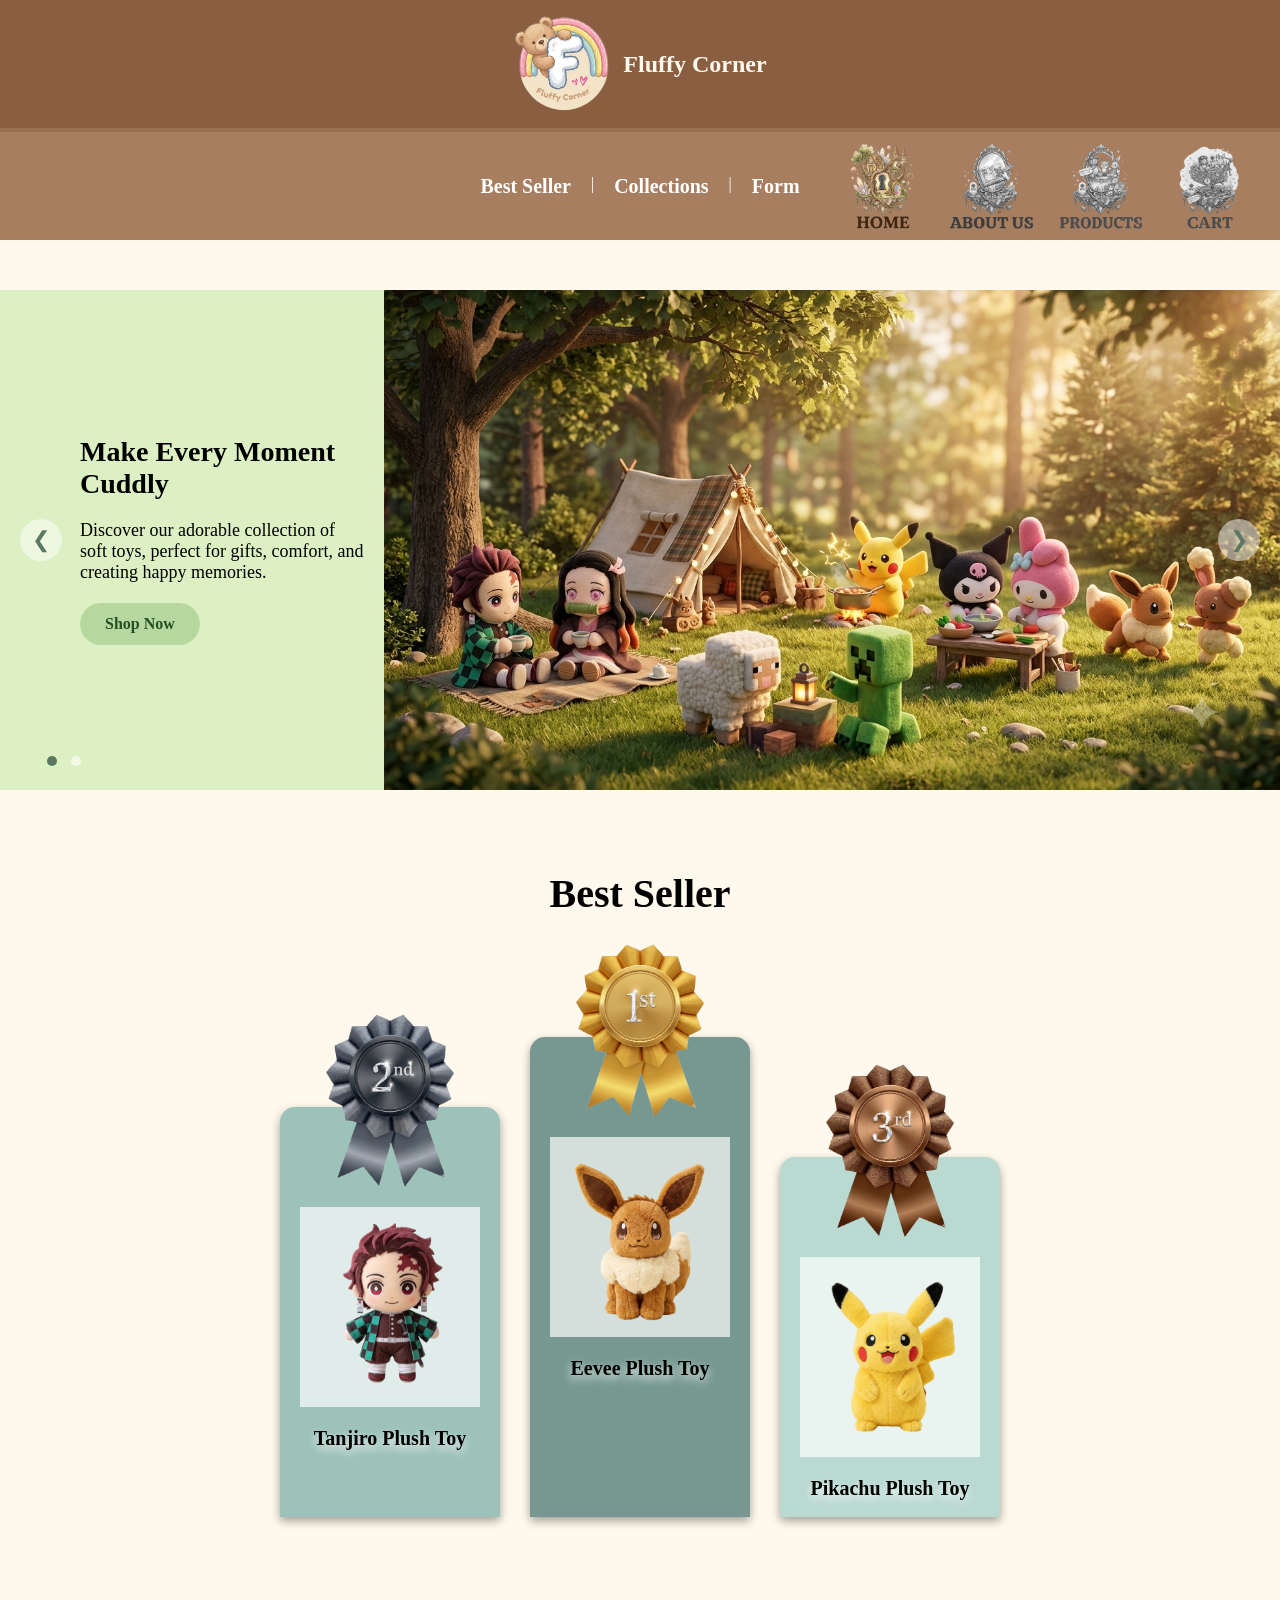
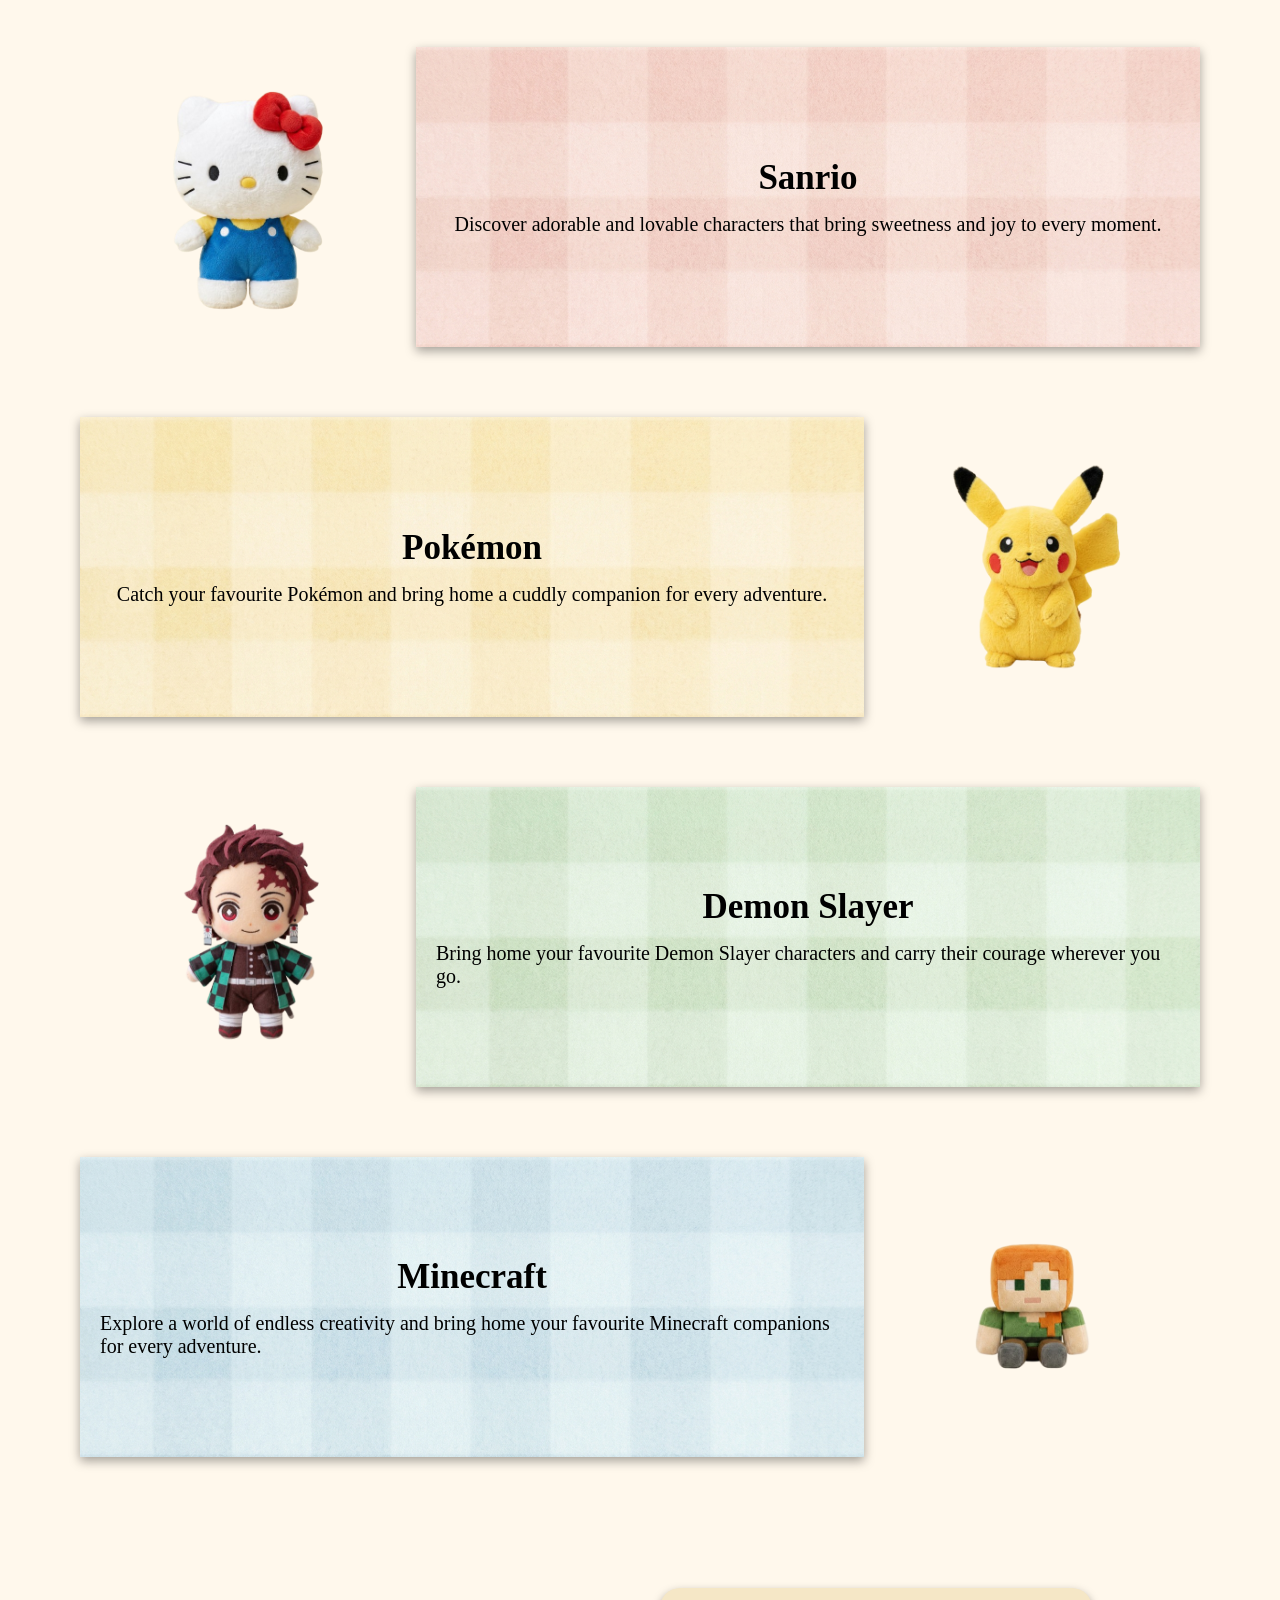
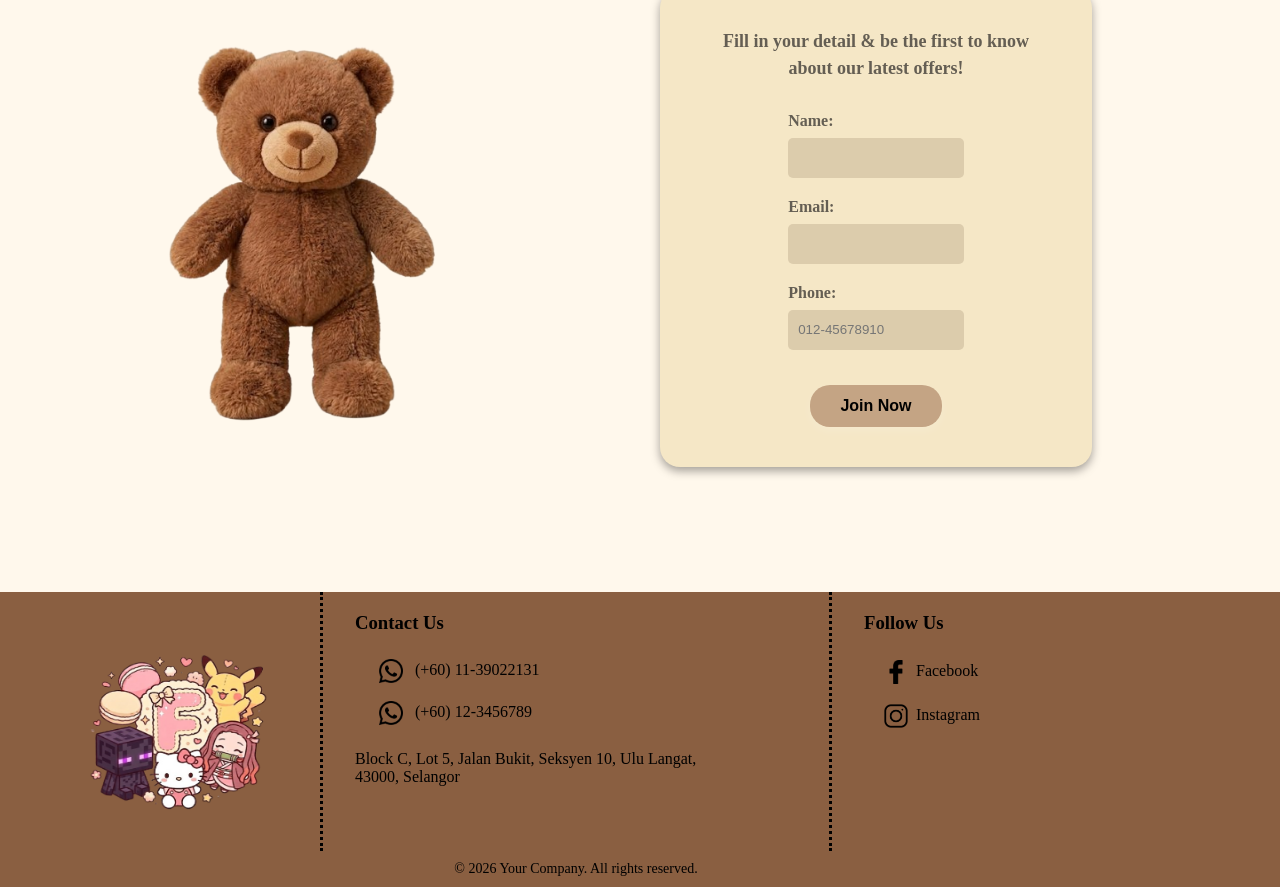
==== commit 32af7137: "Add files via upload" ====
--- a/index.html
+++ b/index.html
@@ -199,8 +199,11 @@
             <h3>Follow Us</h3>
             <span class="social-item"><a href="https://facebook.com" target="_blank"><img src="img/facebook.png">Facebook</a></span>
             <span class="social-item"><a href="https://instagram.com" target="_blank"><img src="img/insta.png">Instagram</a></span>
-            <p>© 2026 Your Company. All rights reserved.</p>
-            </div>
+            </div>
+            
+            <p class="copyright">
+                © 2026 Your Company. All rights reserved.</p>
+            </p>
         </footer>
         
         <script src="script.js"></script>
--- a/index.css
+++ b/index.css
@@ -32,7 +32,7 @@
 }
 
 .hero-text h2 {
-  font-size: 30px;
+  font-size: 28px;
   margin-bottom: 20px;
 }
 
@@ -97,7 +97,7 @@
   color: white;
 }
 
-.prev,.next {
+.prev, .next {
   position: absolute;
   top: 50%;
   transform: translateY(-50%);
@@ -120,7 +120,7 @@
   right: 20px;
 }
 
-.prev:hover,.next:hover {
+.prev:hover, .next:hover {
   background-color: white;
 }
 
@@ -451,8 +451,16 @@
   transform: translateY(-3px);
 }
 
-#best-seller-scroll, #banner-scroll, #form-scroll {
+#best-seller-scroll {
   scroll-margin-top: 55px;
+}
+
+#banner-scroll {
+  scroll-margin-top: 80px;
+}
+
+#form-scroll {
+  scroll-margin-top: 180px;
 }
 
 @media (max-width: 768px) {
@@ -467,13 +475,13 @@
 
   .hero-text {
     width: 100%;
-    min-height: 250px;
-    padding: 15px 30px 55px;
+    min-height: 350px;
+    padding: 10px 30px 55px;
     order: 2;
   }
 
   .hero-text h2 {
-    font-size: 26px;
+    font-size: 24px;
   }
 
   .hero-text p {
@@ -482,11 +490,92 @@
 
   .prev, .next {
     top: auto;
-    bottom: 20px;
+    bottom: 5%;
   }
 
   .dots {
-    bottom: 50px;
+    bottom: 10%;
     left: 50%;
   }
+
+  .best-seller , .banner, .form {
+    padding: 20px 30px 50px;
+  }
+
+  .podium {
+    flex-direction: column;
+    align-items: center;
+    gap: 150px;
+  }
+
+  .seller-card.first {
+    order: 1;
+  }
+
+  .seller-card.second {
+    order: 2;
+  }
+
+  .seller-card.third {
+    order: 3;
+  }
+
+  .seller-card.first, .seller-card.second, .seller-card.third {
+    height: 360px;
+  }
+
+  .best-seller h2 {
+    font-size: 30px;
+  }
+
+  .series-banner {
+    flex-direction: column;
+    height: auto;
+  }
+
+  .banner-image {
+    order: 1;
+    width: 100%;
+    height: 280px;
+  }
+
+  .banner-text {
+    order: 2;
+    width: 100%;
+    min-height: 250px;
+    text-align: center;
+  }
+
+  .banner-text h2 {
+    font-size: 24px;
+  }
+
+  .banner-text p {
+    font-size: 16px;
+  }
+
+  .form-image {
+    display: none;
+  }
+
+  .form-area {
+    width: 100%;
+  }
+
+  .form-content {
+    width: 100%;
+    padding: 30px 20px;
+  }
+
+  .form-content label, .form-content input {
+    width: 100%;
+  }
+
+  #best-seller-scroll {
+    scroll-margin-top: 90px;
+  }
+
+  #form-scroll {
+    scroll-margin-top: 120px;
+  }
 }
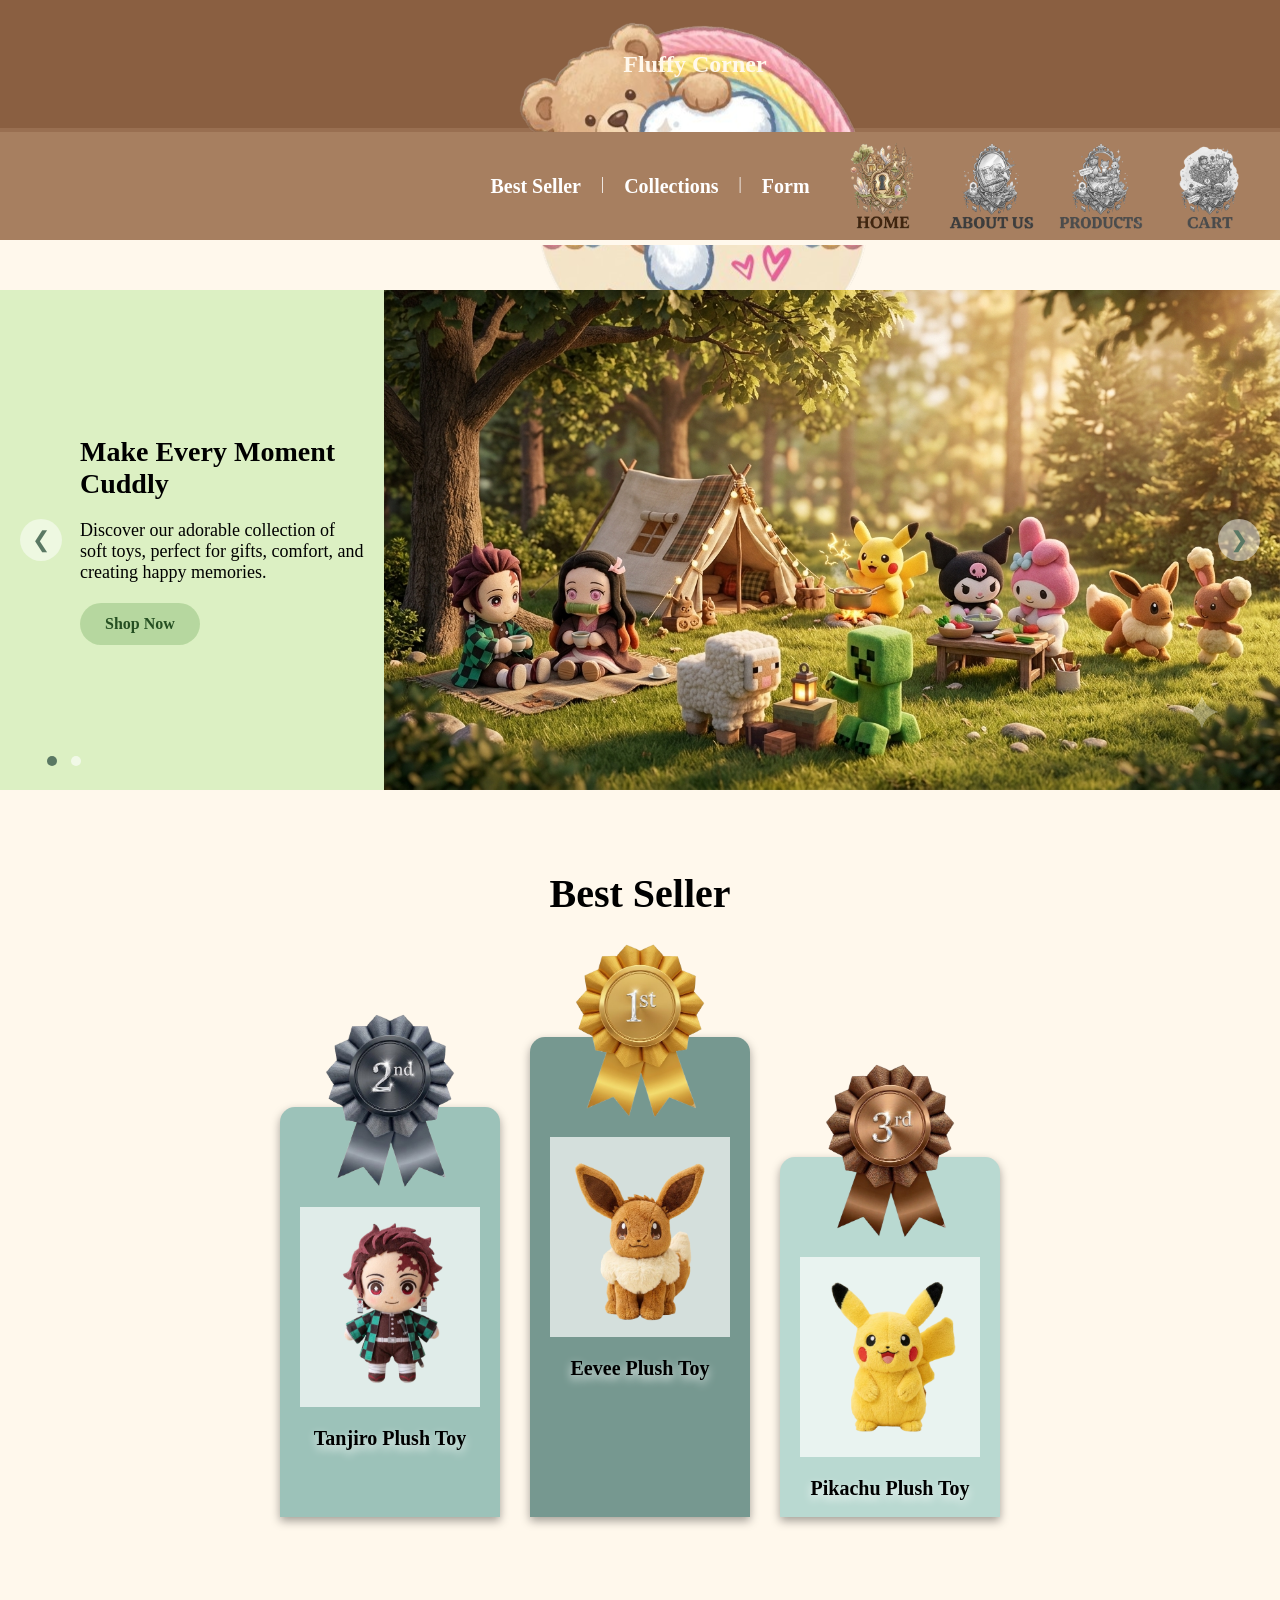
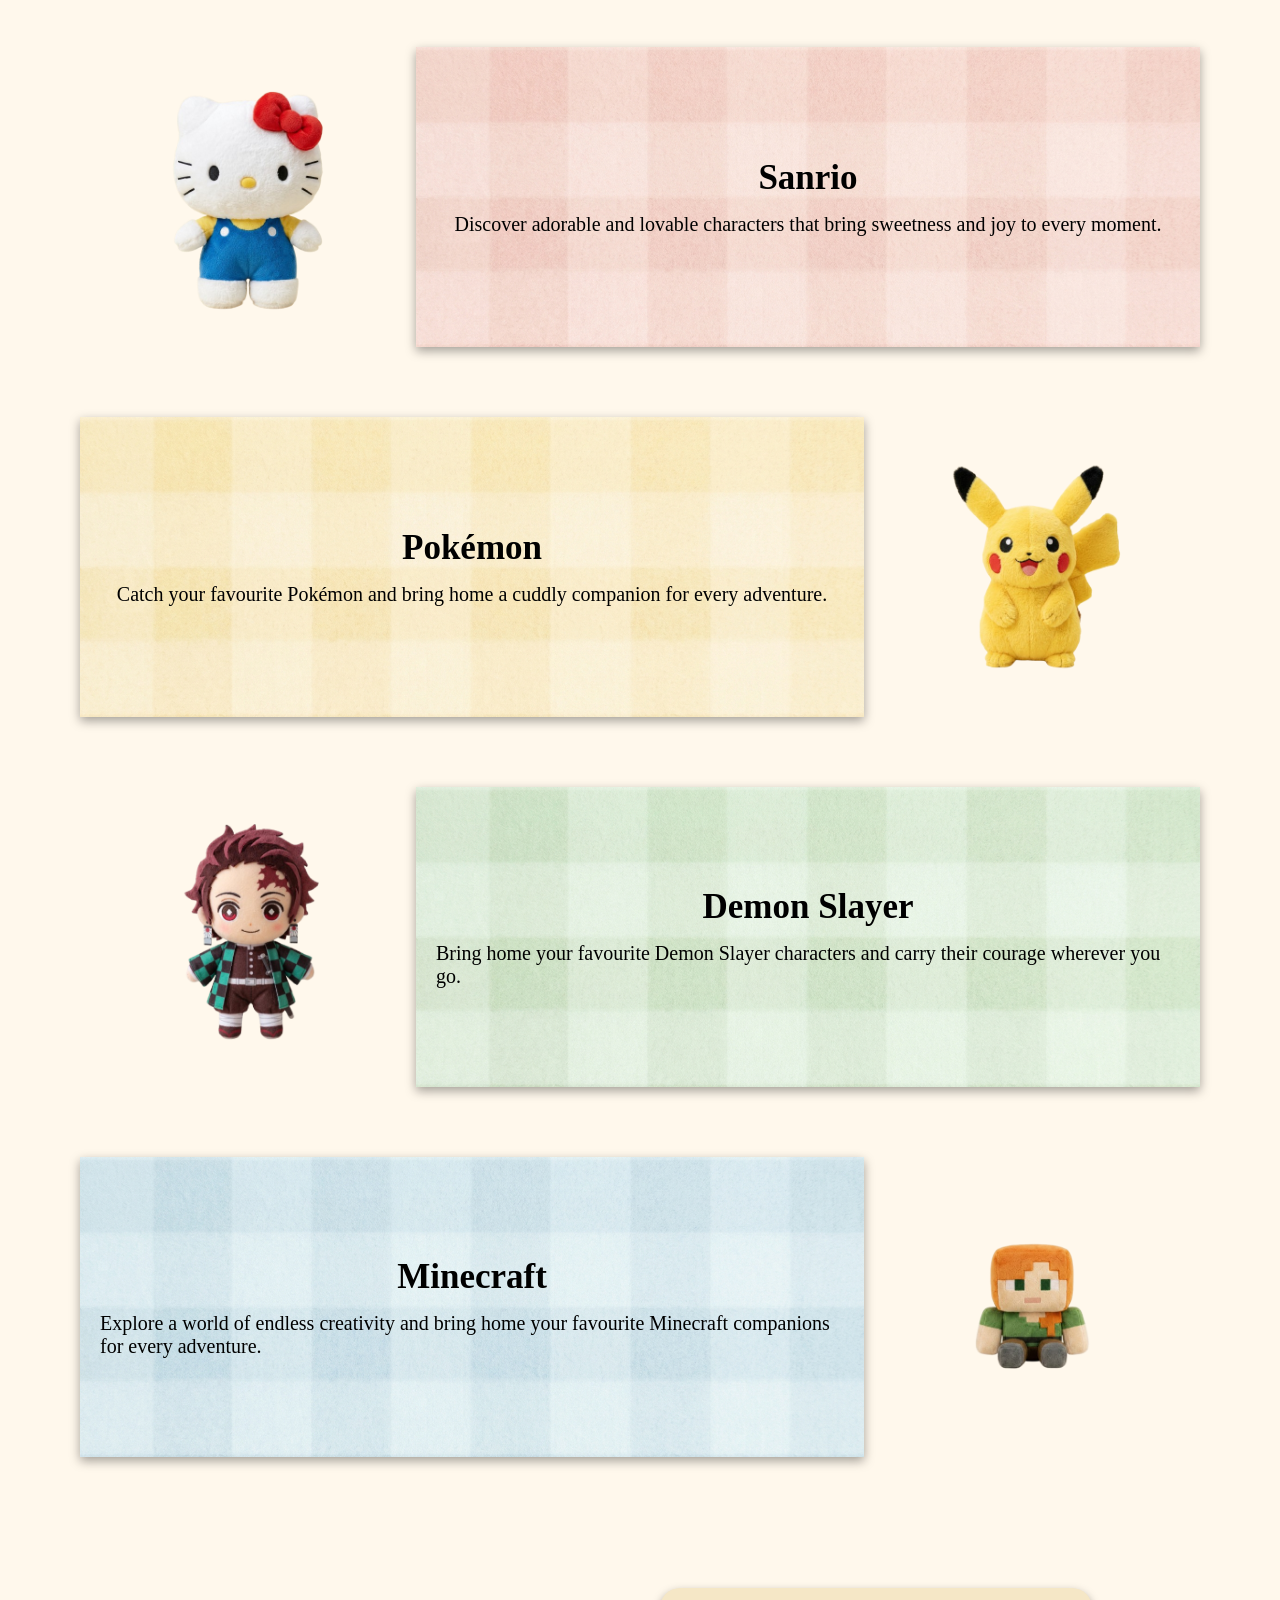
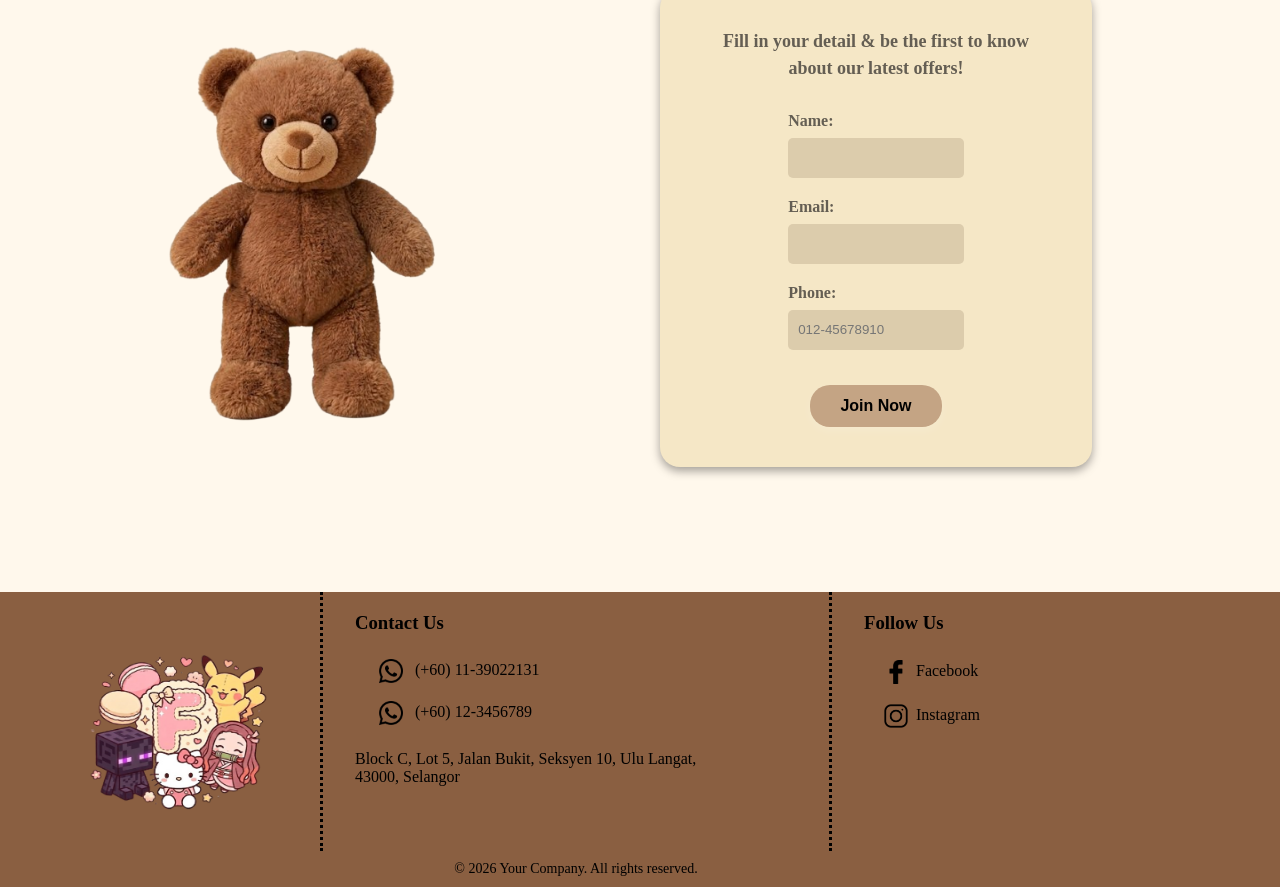
==== commit 9d4afb3e: "Update index.html" ====
--- a/index.html
+++ b/index.html
@@ -13,7 +13,7 @@
 
     <body>
         <header>
-            <img class="header-img" src="img/logo.png">
+            <a href="index.html" class="header-img"><img src="img/logo.png" alt="Fluffy Corner"><a/>
             <h1>Fluffy Corner</h1>
         </header>
 
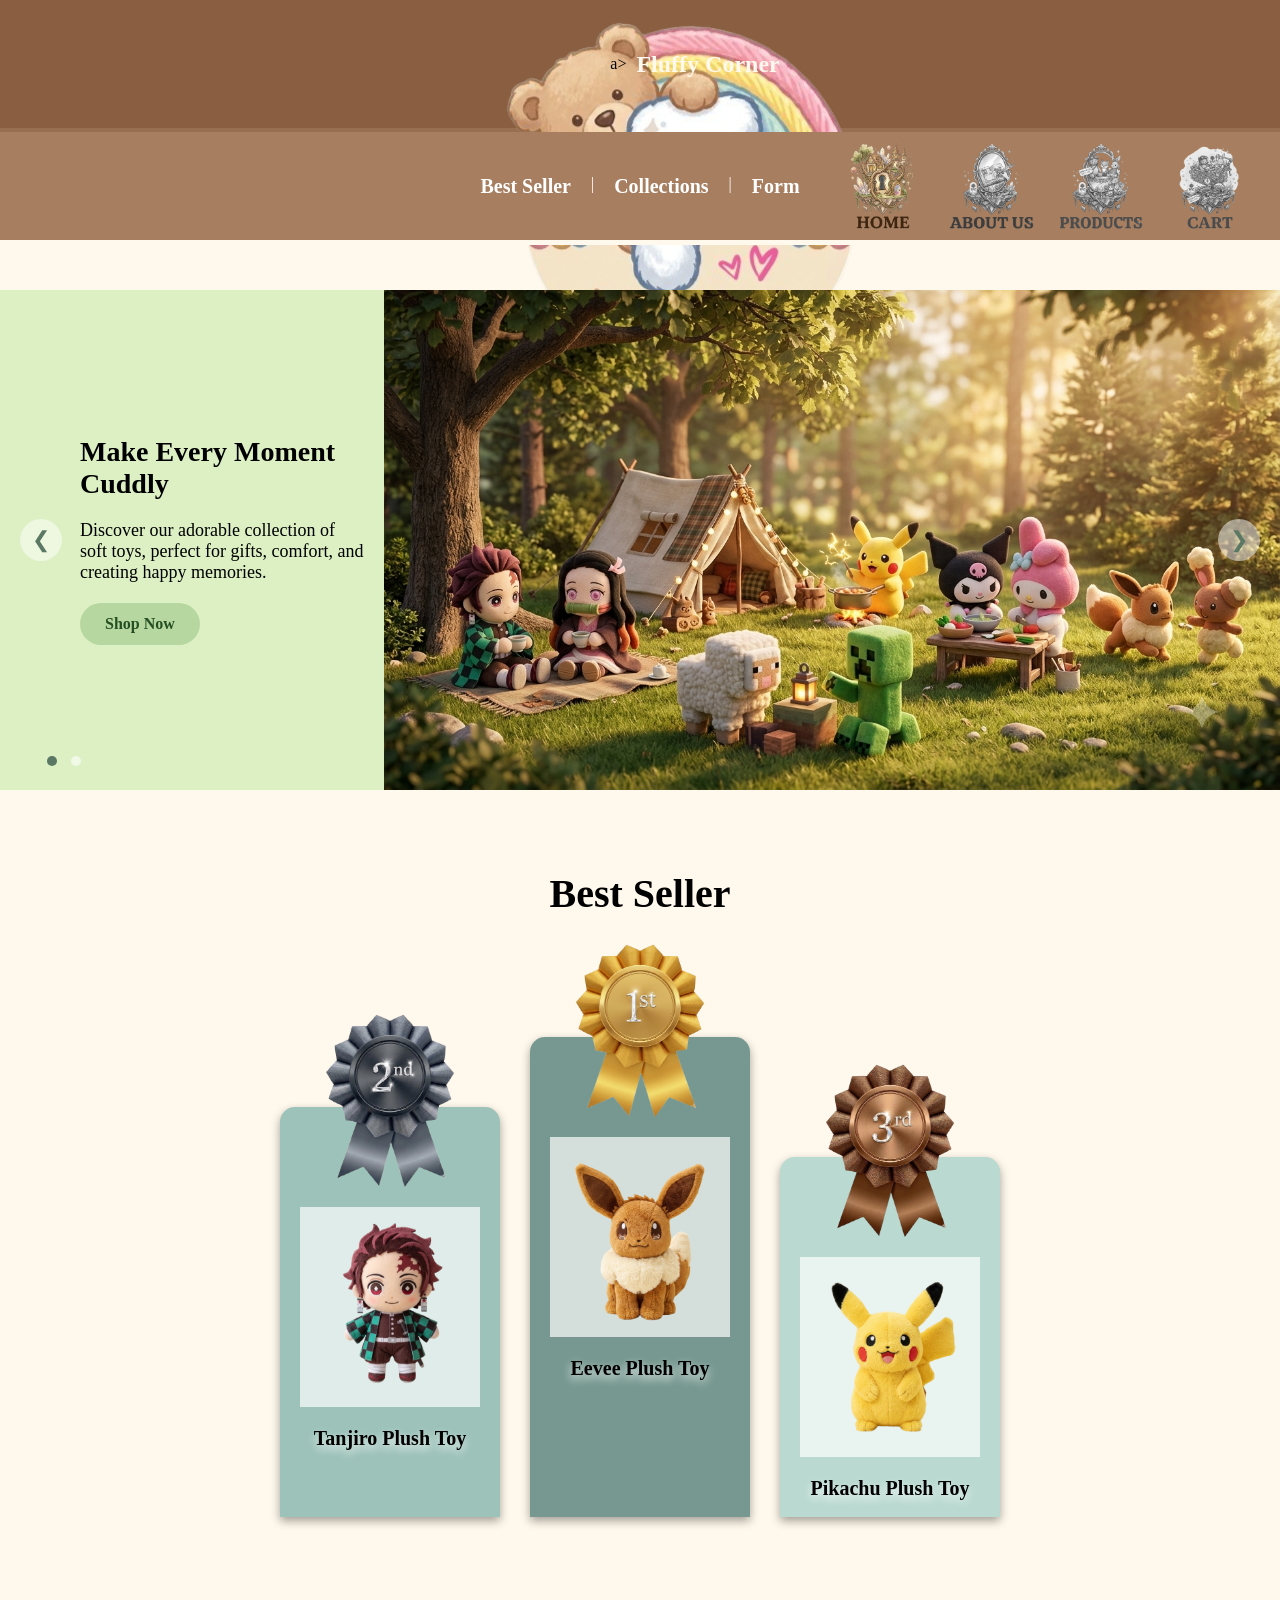
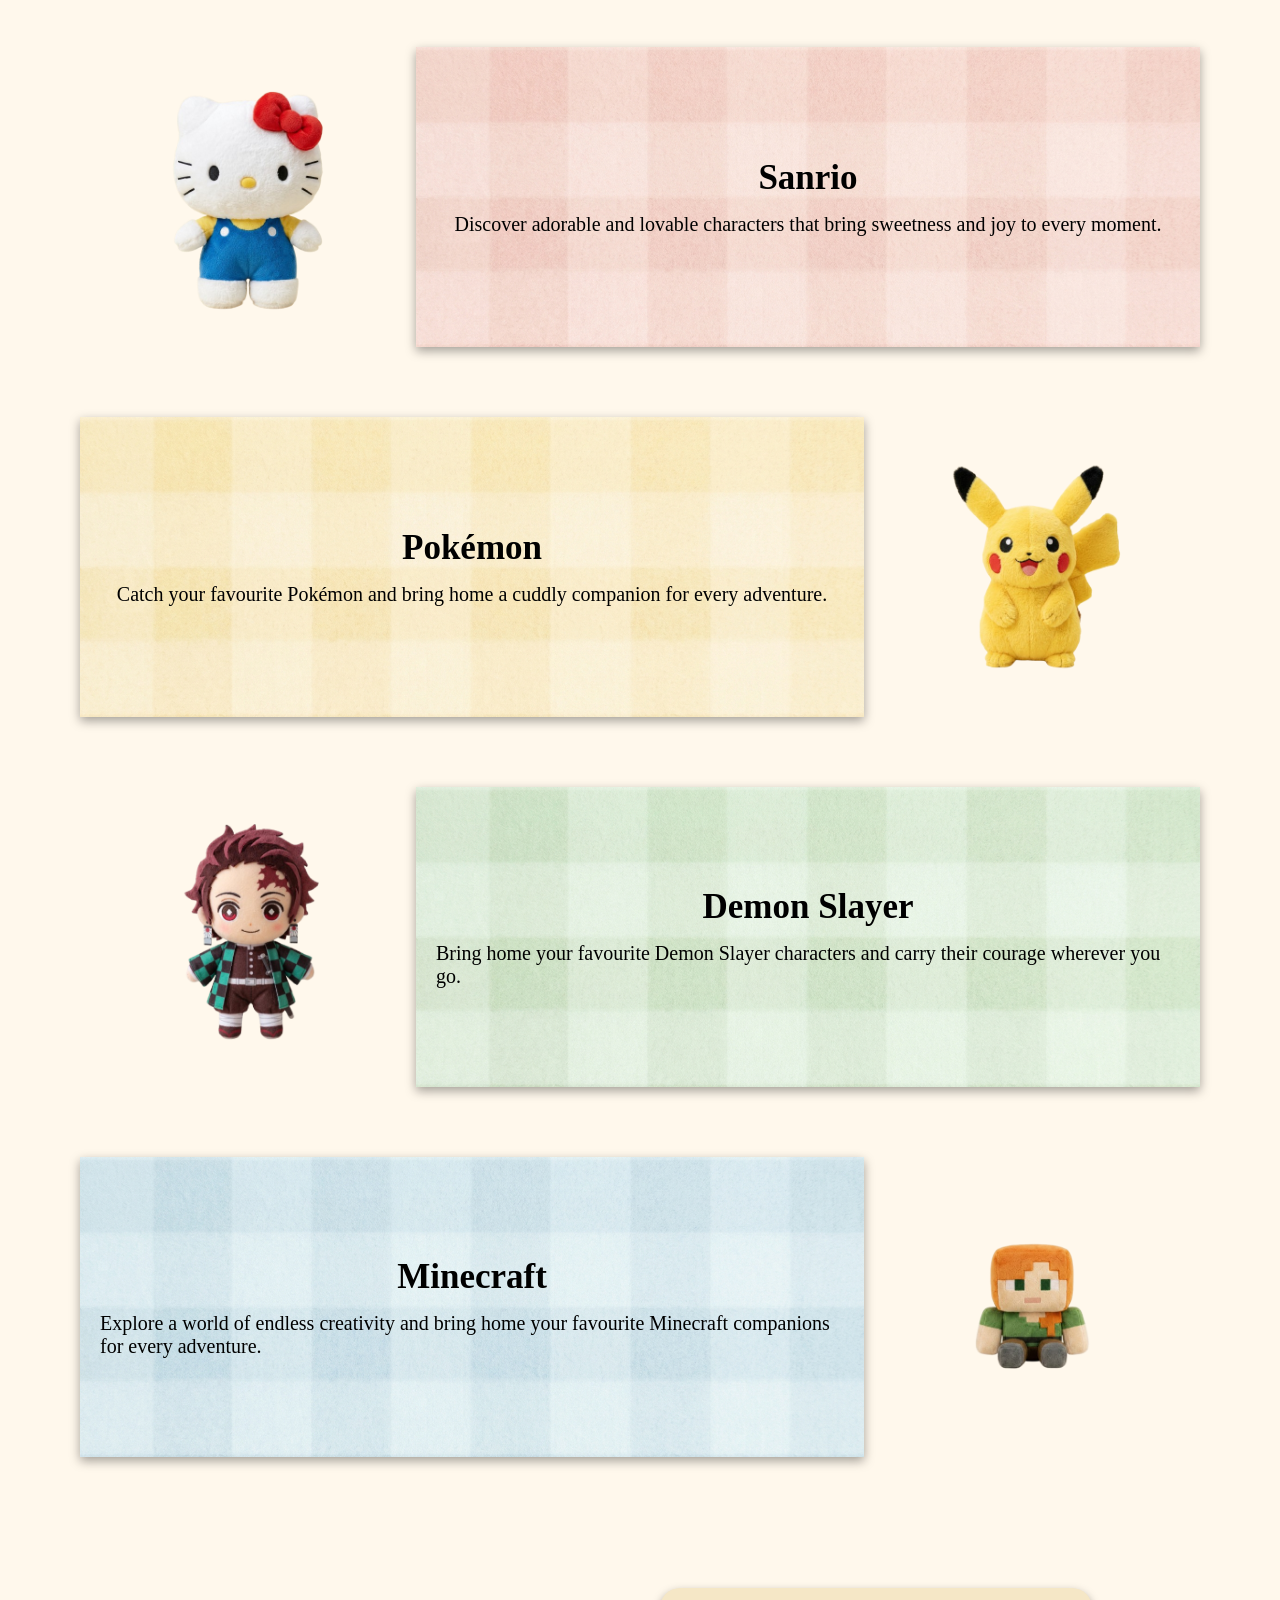
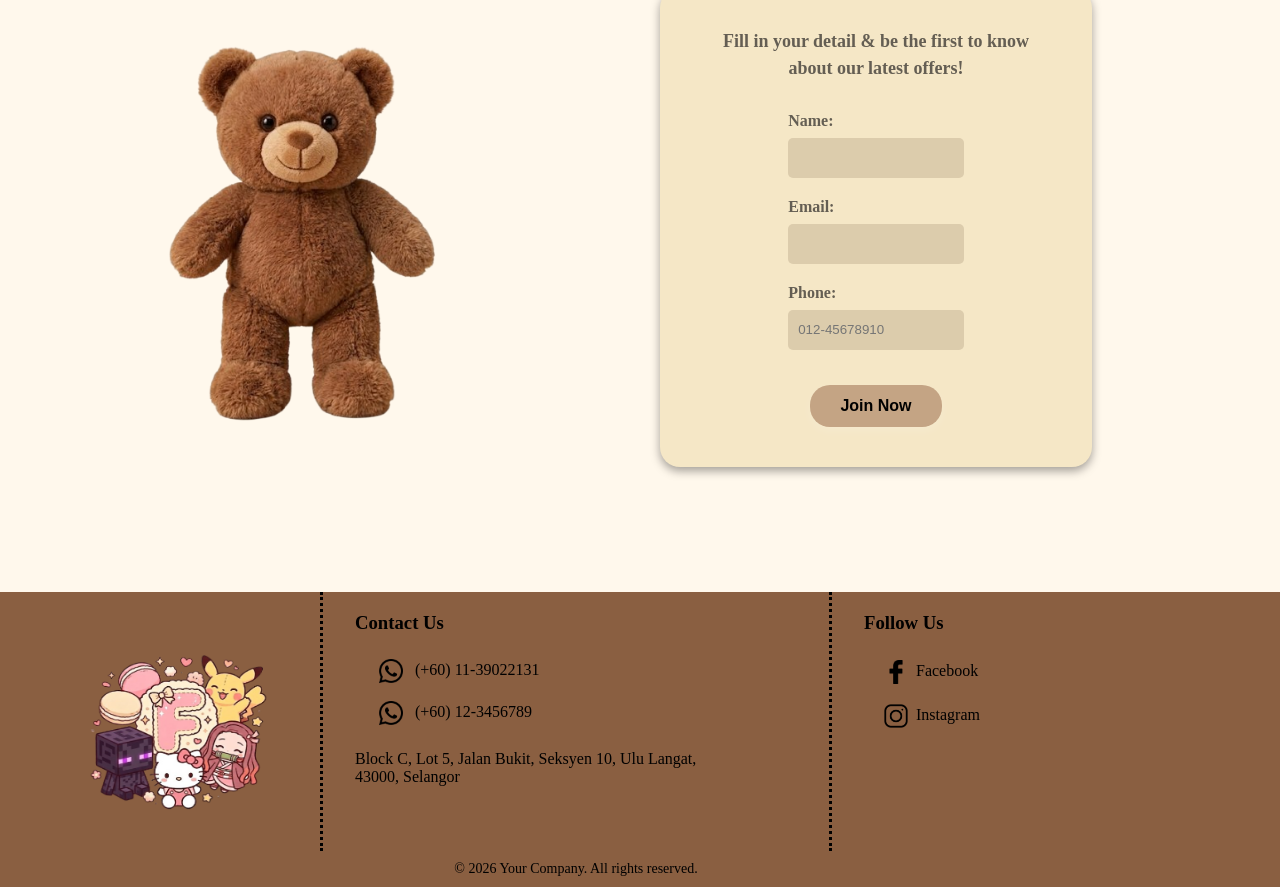
==== commit f34b2e02: "Update index.html" ====
--- a/index.html
+++ b/index.html
@@ -13,7 +13,7 @@
 
     <body>
         <header>
-            <a href="index.html" class="header-img"><img src="img/logo.png" alt="Fluffy Corner"><a/>
+            <a href="index.html" class="header-img"><img src="img/logo.png" alt="Fluffy Corner"></a>a>
             <h1>Fluffy Corner</h1>
         </header>
 
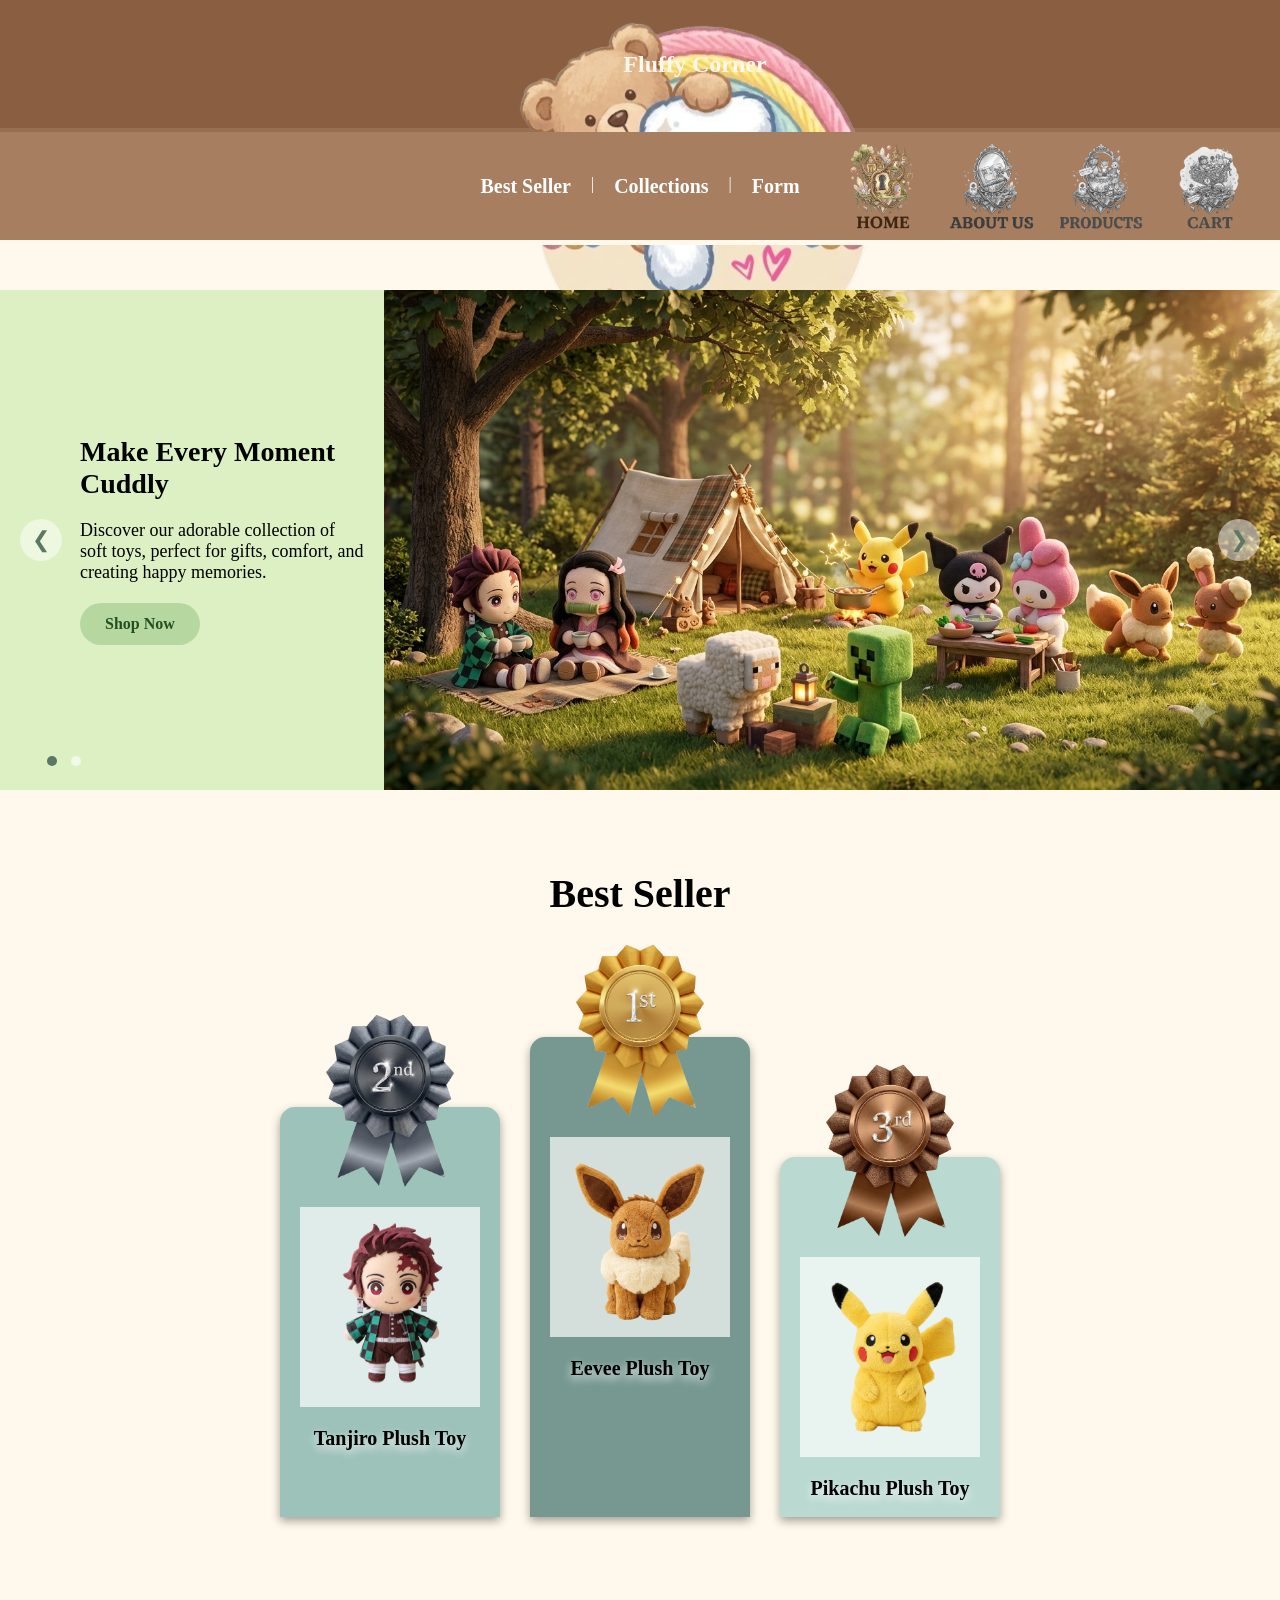
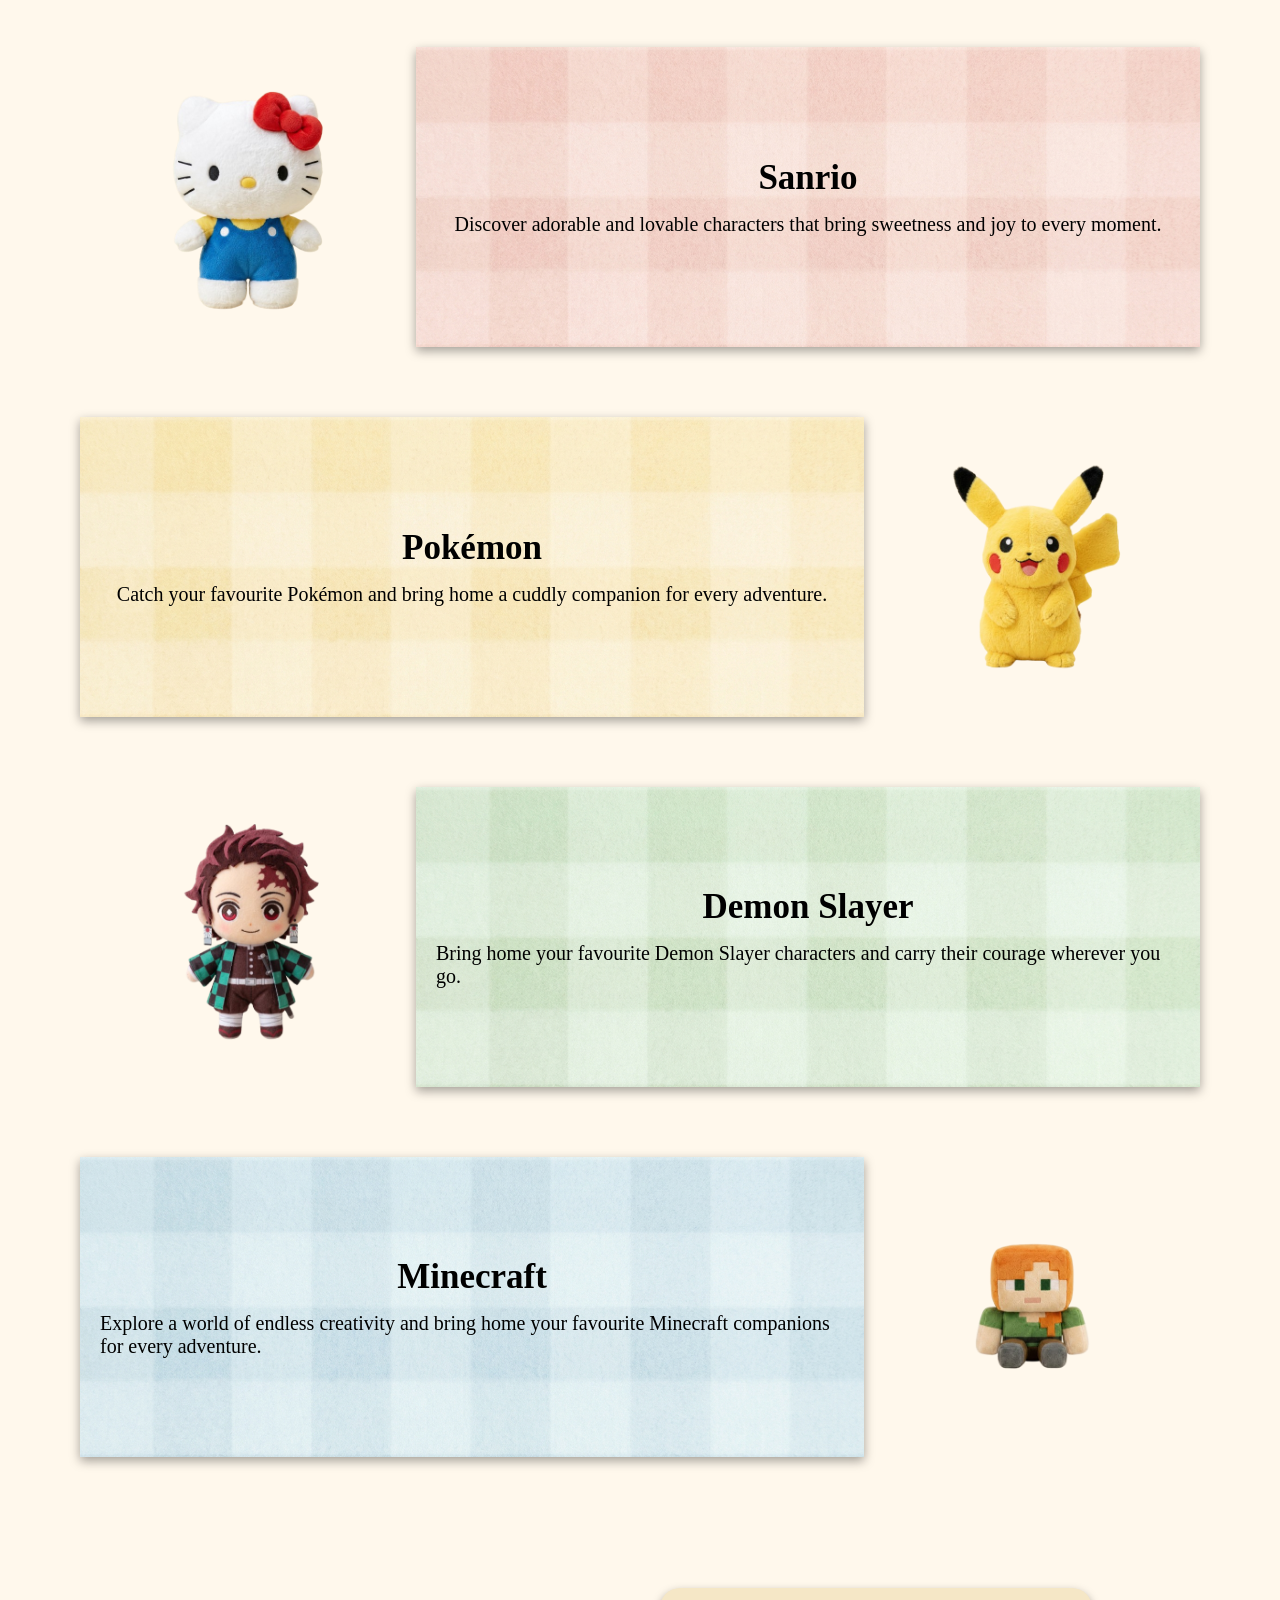
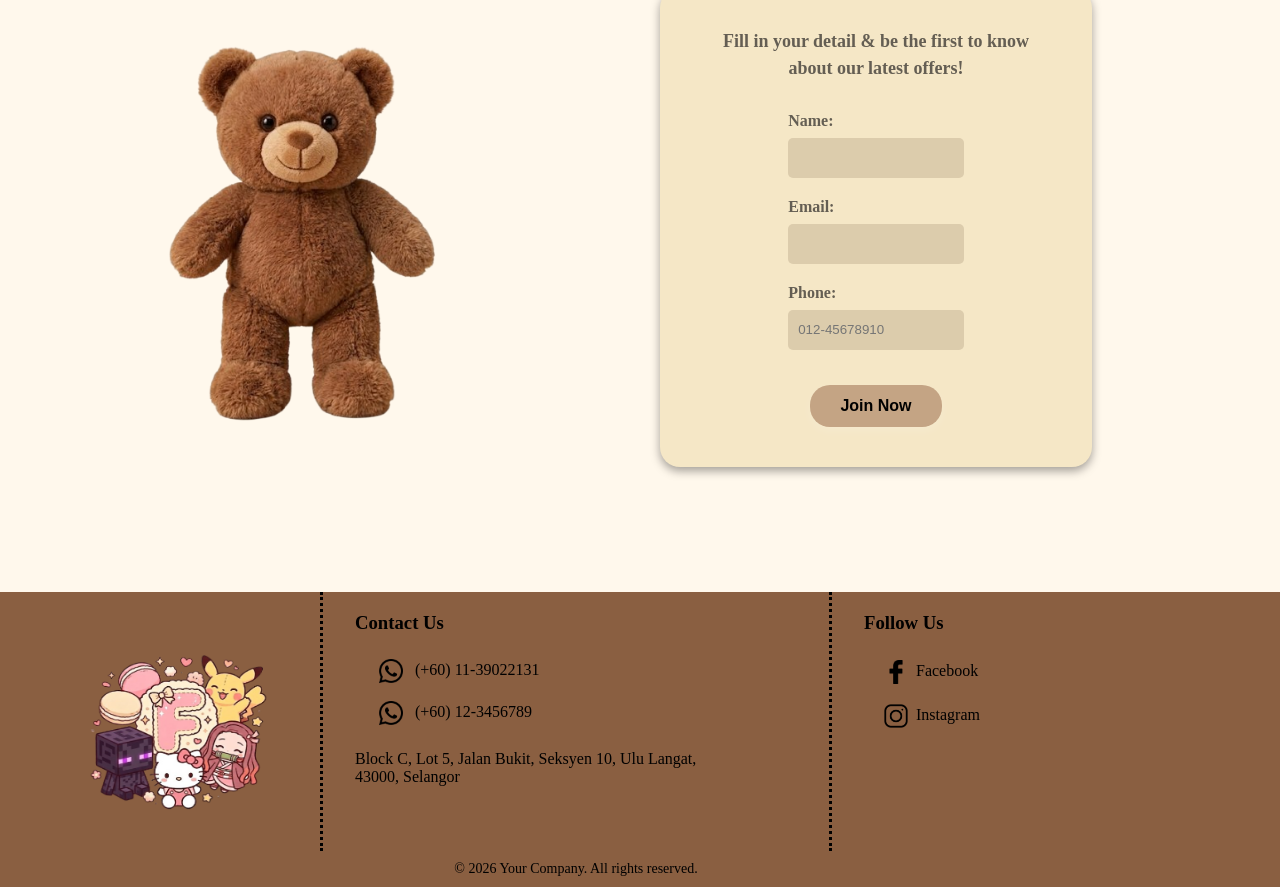
==== commit 31ff2014: "Update index.html" ====
--- a/index.html
+++ b/index.html
@@ -13,7 +13,7 @@
 
     <body>
         <header>
-            <a href="index.html" class="header-img"><img src="img/logo.png" alt="Fluffy Corner"></a>a>
+            <a href="index.html" class="header-img"><img src="img/logo.png" alt="Fluffy Corner"></a>
             <h1>Fluffy Corner</h1>
         </header>
 
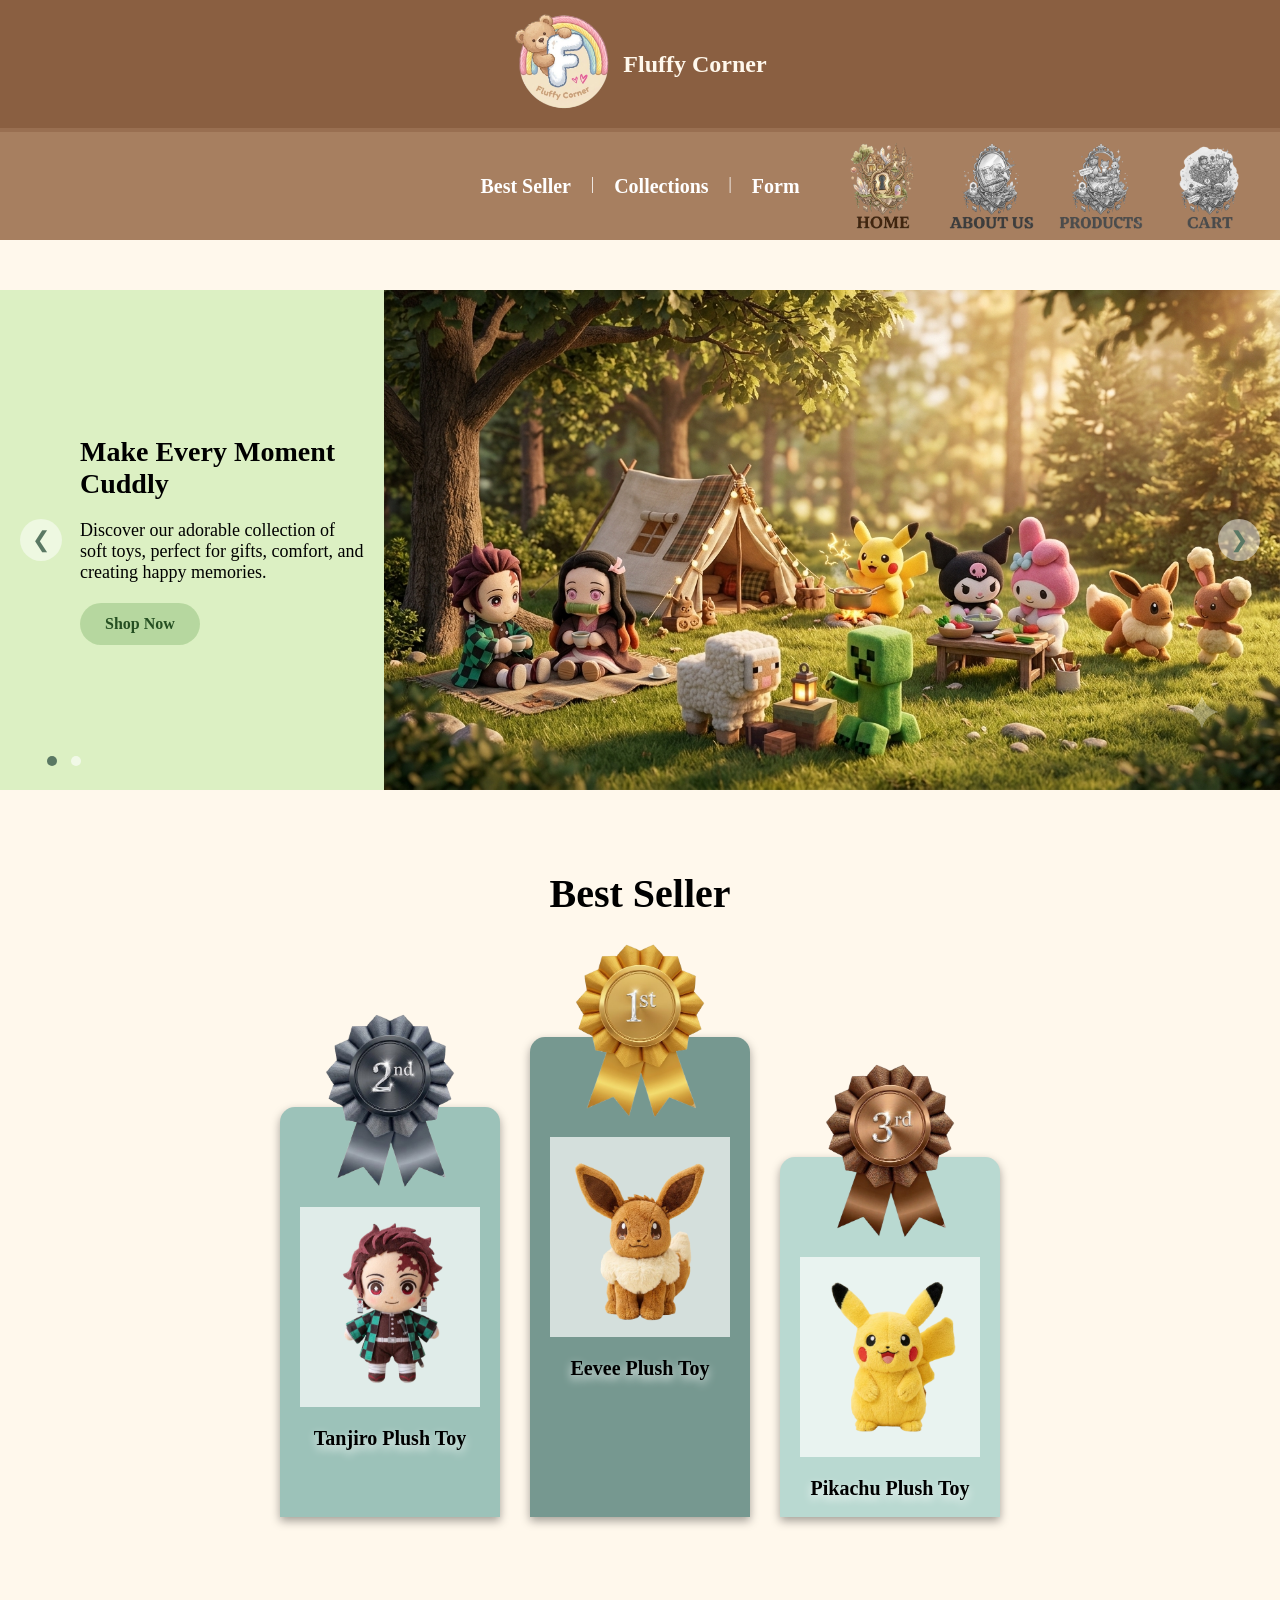
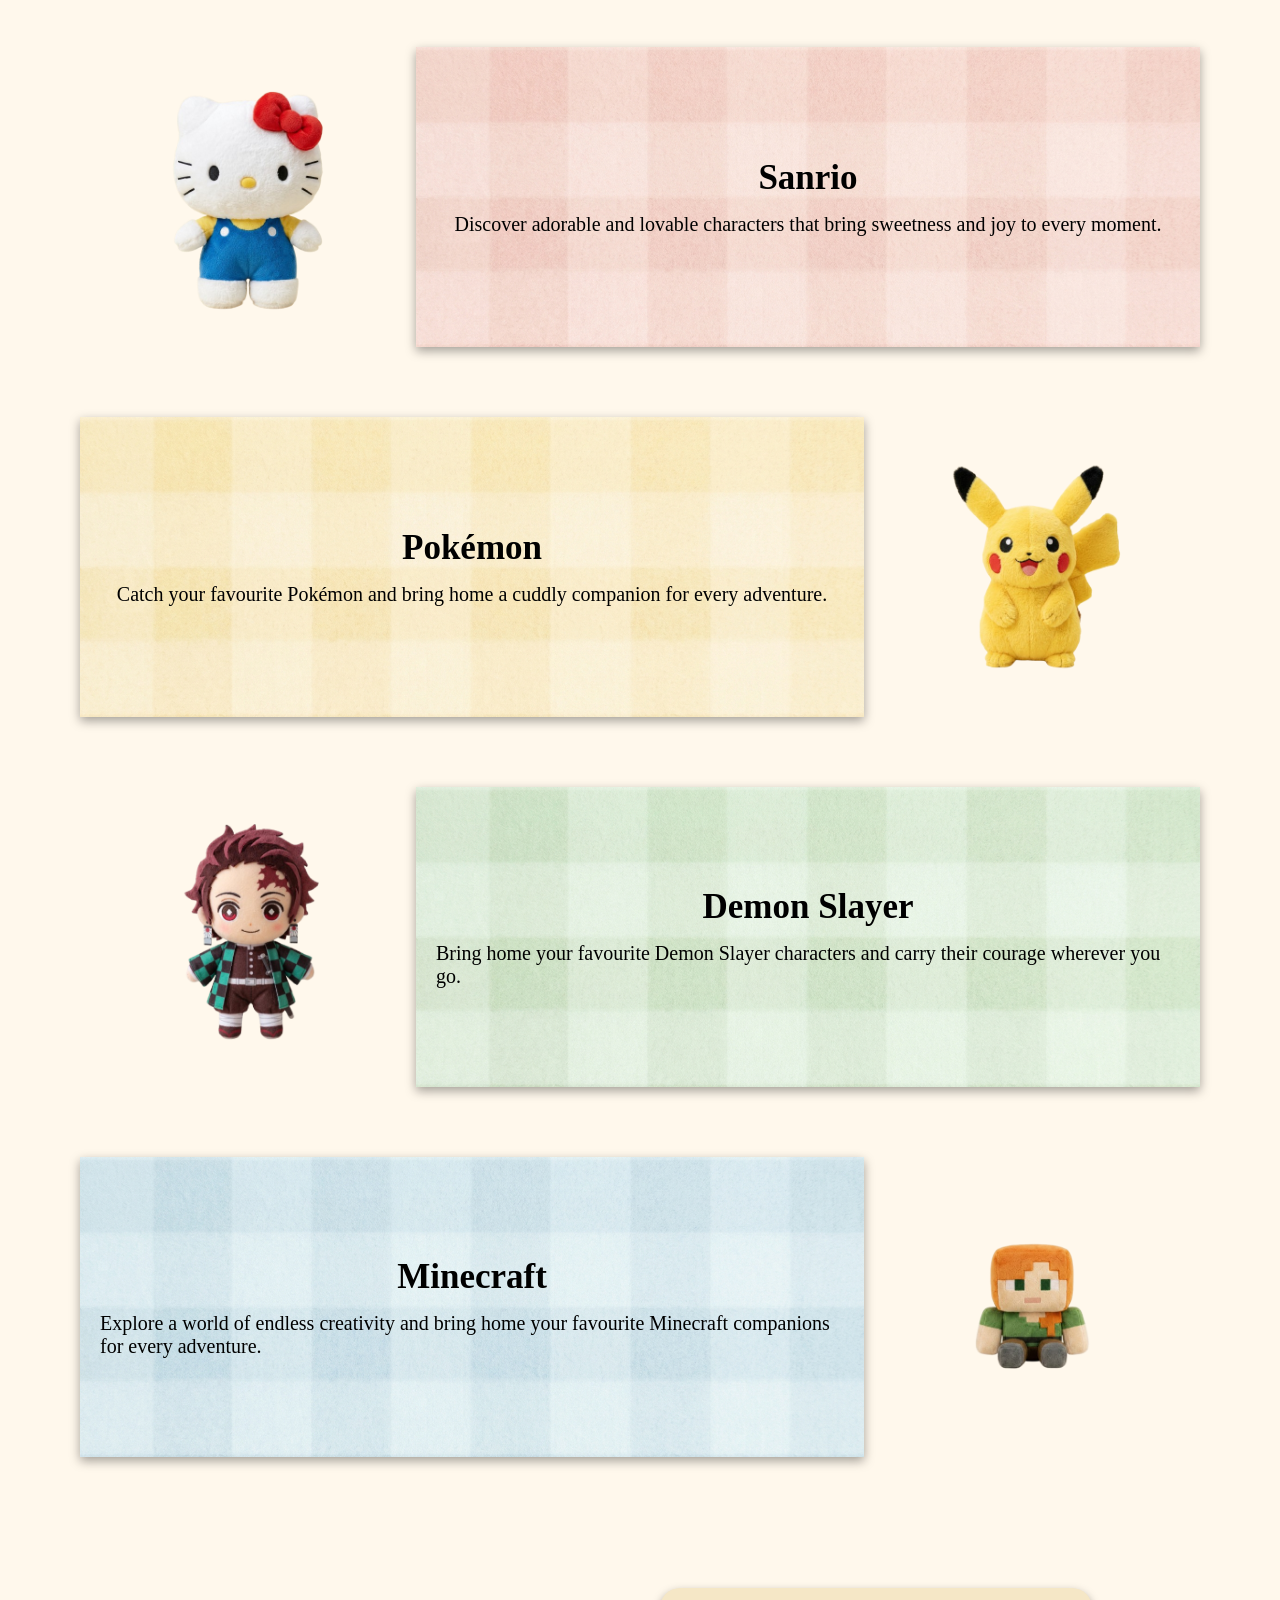
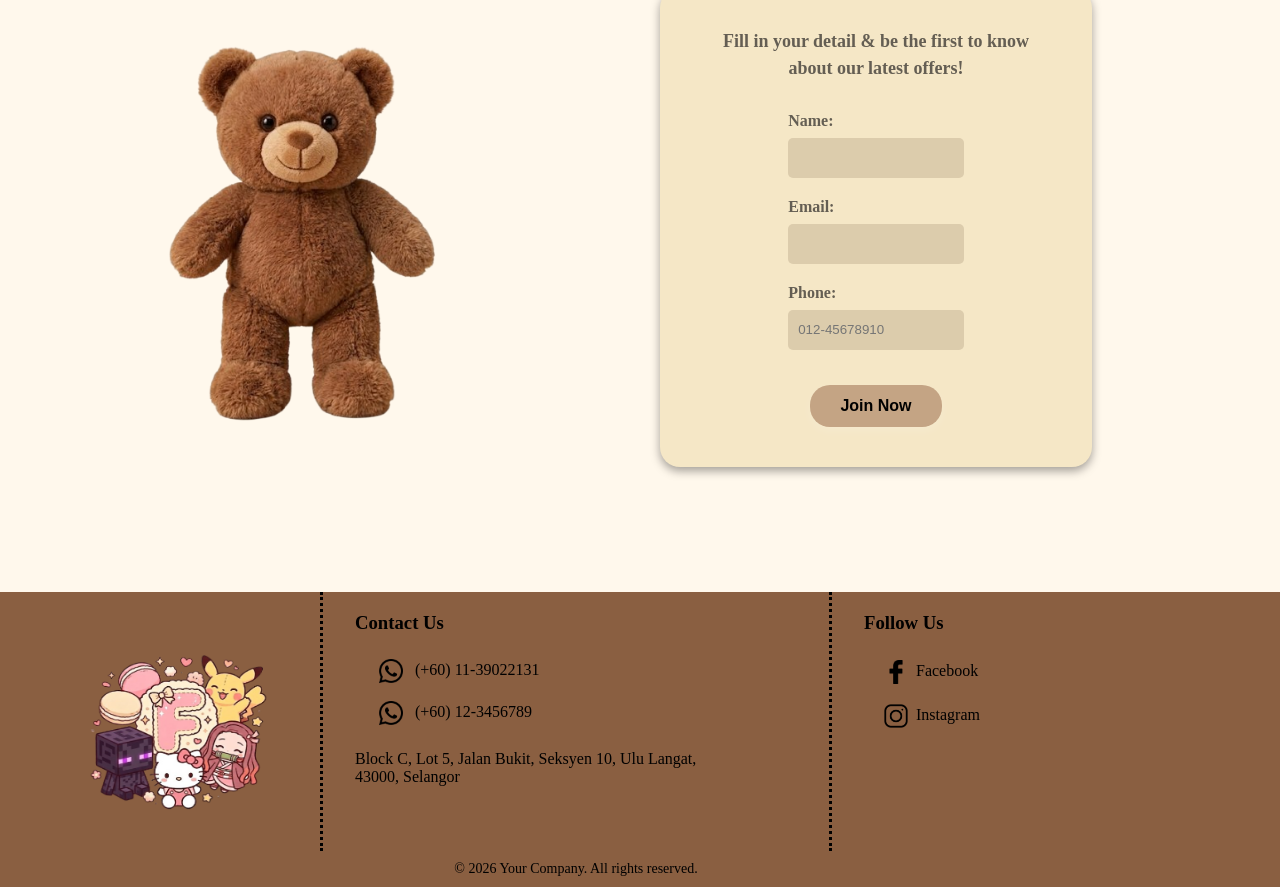
==== commit ea90b41c: "Update index.html" ====
--- a/index.html
+++ b/index.html
@@ -13,7 +13,7 @@
 
     <body>
         <header>
-            <a href="index.html" class="header-img"><img src="img/logo.png" alt="Fluffy Corner"></a>
+            <a href="index.html"><img class="header-img" src="img/logo.png" alt="Fluffy Corner"></a>
             <h1>Fluffy Corner</h1>
         </header>
 
